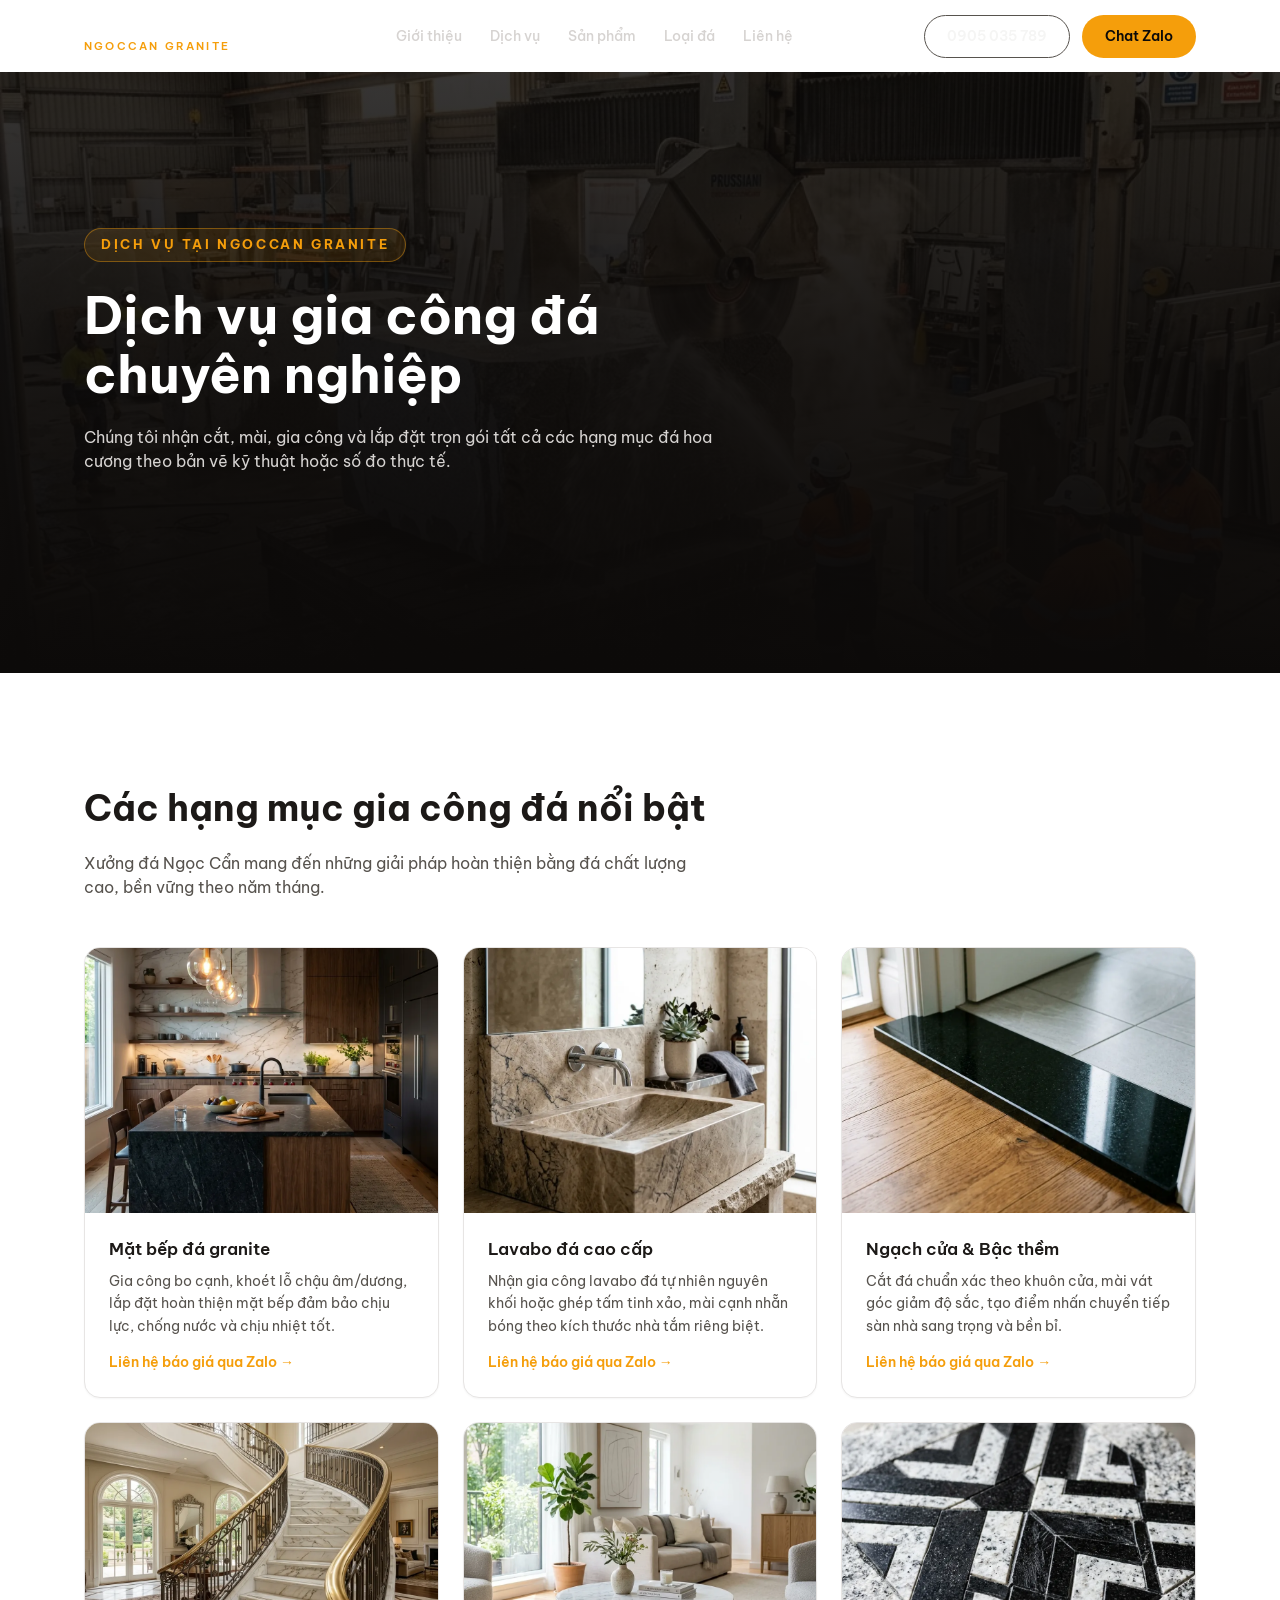
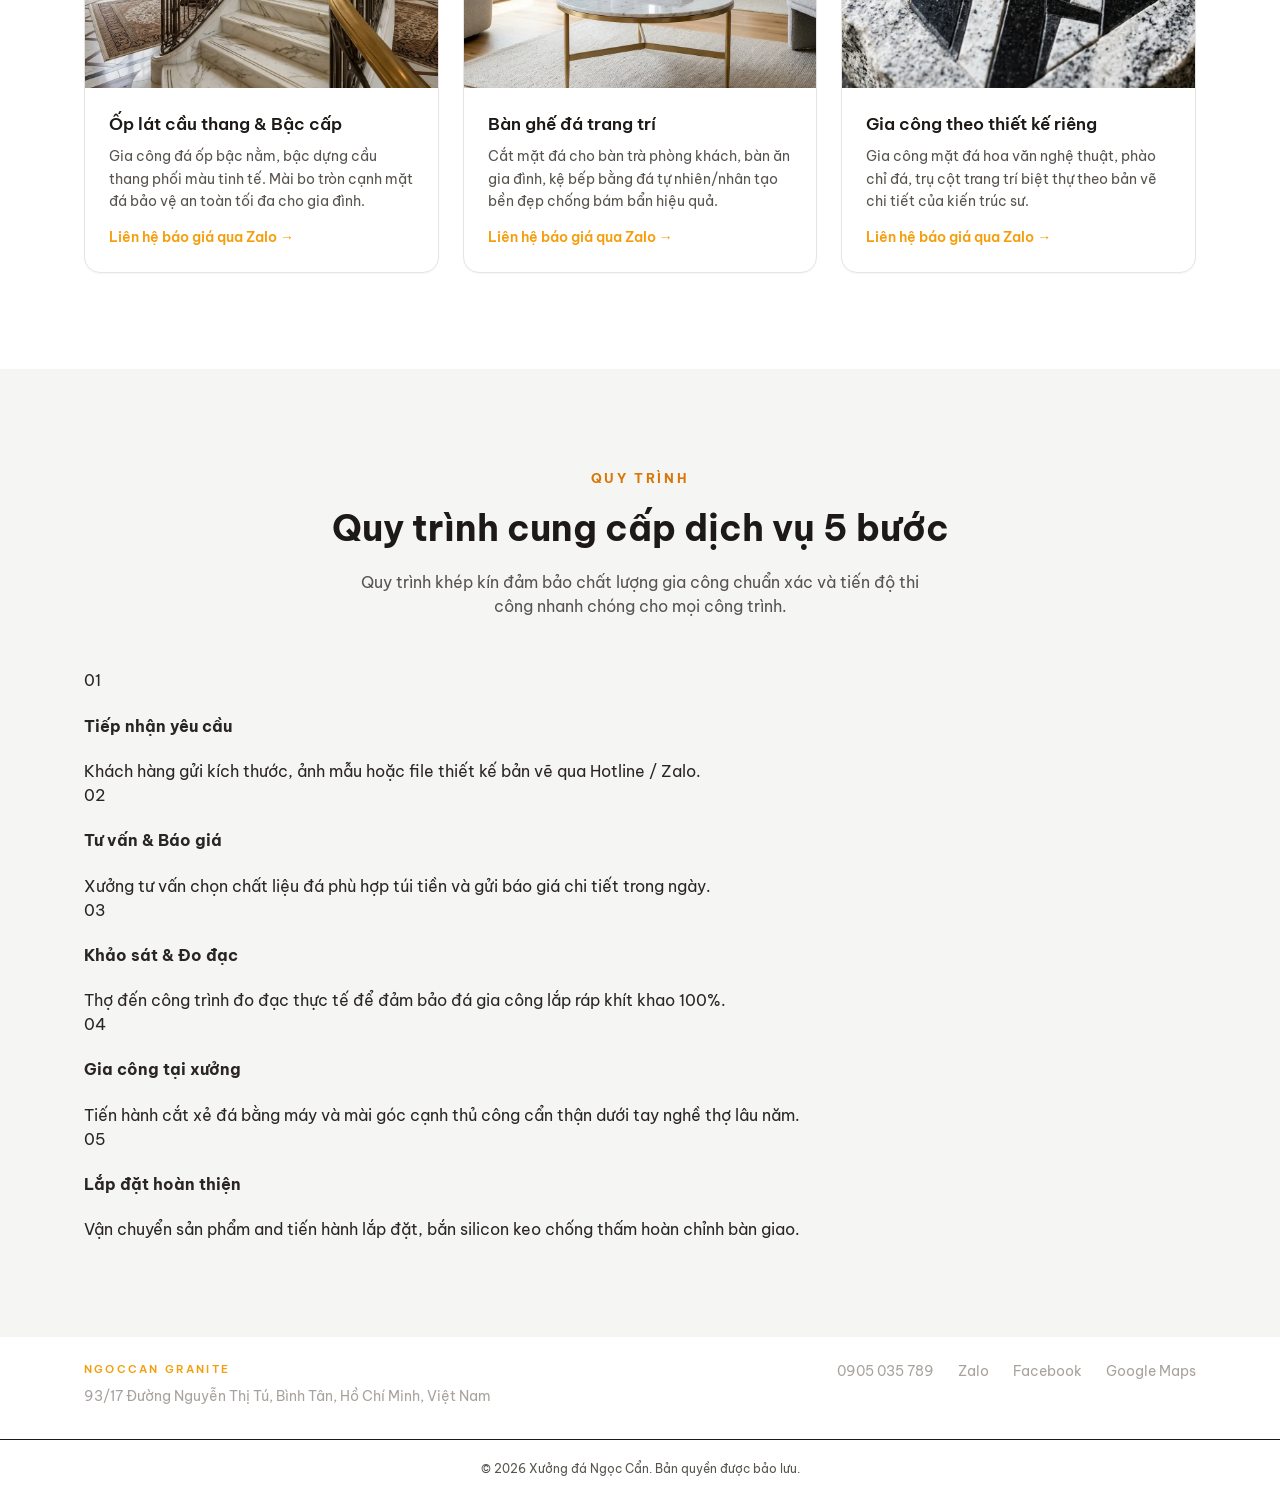
==== dich-vu.html @ e52a1e15 "feat: create dedicated services page with workflow layout" ====
<!doctype html>
<html lang="vi">
<head>
  <meta charset="UTF-8" />
  <meta name="viewport" content="width=device-width, initial-scale=1" />
  <title>Dịch Vụ Gia Công Đá Granite & Marble | Xưởng đá Ngọc Cẩn</title>
  <meta name="description" content="Chi tiết các dịch vụ gia công đá granite/marble theo yêu cầu tại Xưởng đá Ngọc Cẩn: Mặt bếp, lavabo, cầu thang, ngạch thềm và quy trình sản xuất." />
  <link rel="preconnect" href="https://fonts.googleapis.com" />
  <link rel="preconnect" href="https://fonts.gstatic.com" crossorigin />
  <link href="https://fonts.googleapis.com/css2?family=Be+Vietnam+Pro:wght@400;500;600;700;800&display=swap" rel="stylesheet" />
  <link rel="icon" type="image/svg+xml" href="images/favicon.svg" />
  <link rel="stylesheet" href="css/styles.css" />
</head>
<body>
  <div id="header-placeholder"></div>

  <main>
    <!-- Page Banner -->
    <section class="hero hero-subpage" style="padding: 60px 0 80px;">
      <div class="hero-bg">
        <img src="images/about_factory.webp" alt="Dịch vụ gia công đá" class="hero-img" />
        <div class="hero-overlay"></div>
      </div>
      <div class="container hero-content">
        <span class="eyebrow eyebrow-dark">Dịch vụ tại NGOCCAN Granite</span>
        <h1>Dịch vụ gia công đá chuyên nghiệp</h1>
        <p class="hero-desc">Chúng tôi nhận cắt, mài, gia công và lắp đặt trọn gói tất cả các hạng mục đá hoa cương theo bản vẽ kỹ thuật hoặc số đo thực tế.</p>
      </div>
    </section>

    <!-- Grid Dịch Vụ Chi Tiết -->
    <section class="section section-white">
      <div class="container">
        <div class="section-heading">
          <h2>Các hạng mục gia công đá nổi bật</h2>
          <p>Xưởng đá Ngọc Cẩn mang đến những giải pháp hoàn thiện bằng đá chất lượng cao, bền vững theo năm tháng.</p>
        </div>

        <div class="grid grid-3 service-grid">
          <article class="card">
            <div class="img-wrap card-img">
              <img src="images/kitchen.webp" alt="Mặt bếp đá granite" loading="lazy" />
            </div>
            <div class="card-body">
              <h3>Mặt bếp đá granite</h3>
              <p>Gia công bo cạnh, khoét lỗ chậu âm/dương, lắp đặt hoàn thiện mặt bếp đảm bảo chịu lực, chống nước và chịu nhiệt tốt.</p>
              <a href="https://zalo.me/0905035789" target="_blank" rel="noopener noreferrer" class="card-link" style="margin-top: 15px; display: inline-block;">Liên hệ báo giá qua Zalo →</a>
            </div>
          </article>

          <article class="card">
            <div class="img-wrap card-img">
              <img src="images/lavabo.webp" alt="Lavabo đá" loading="lazy" />
            </div>
            <div class="card-body">
              <h3>Lavabo đá cao cấp</h3>
              <p>Nhận gia công lavabo đá tự nhiên nguyên khối hoặc ghép tấm tinh xảo, mài cạnh nhẵn bóng theo kích thước nhà tắm riêng biệt.</p>
              <a href="https://zalo.me/0905035789" target="_blank" rel="noopener noreferrer" class="card-link" style="margin-top: 15px; display: inline-block;">Liên hệ báo giá qua Zalo →</a>
            </div>
          </article>

          <article class="card">
            <div class="img-wrap card-img">
              <img src="images/threshold.webp" alt="Ngạch cửa, bậc thềm" loading="lazy" />
            </div>
            <div class="card-body">
              <h3>Ngạch cửa & Bậc thềm</h3>
              <p>Cắt đá chuẩn xác theo khuôn cửa, mài vát góc giảm độ sắc, tạo điểm nhấn chuyển tiếp sàn nhà sang trọng và bền bỉ.</p>
              <a href="https://zalo.me/0905035789" target="_blank" rel="noopener noreferrer" class="card-link" style="margin-top: 15px; display: inline-block;">Liên hệ báo giá qua Zalo →</a>
            </div>
          </article>

          <article class="card">
            <div class="img-wrap card-img">
              <img src="images/stairs.webp" alt="Ốp cầu thang đá" loading="lazy" />
            </div>
            <div class="card-body">
              <h3>Ốp lát cầu thang & Bậc cấp</h3>
              <p>Gia công đá ốp bậc nằm, bậc dựng cầu thang phối màu tinh tế. Mài bo tròn cạnh mặt đá bảo vệ an toàn tối đa cho gia đình.</p>
              <a href="https://zalo.me/0905035789" target="_blank" rel="noopener noreferrer" class="card-link" style="margin-top: 15px; display: inline-block;">Liên hệ báo giá qua Zalo →</a>
            </div>
          </article>

          <article class="card">
            <div class="img-wrap card-img">
              <img src="images/furniture.webp" alt="Bàn ghế đá trang trí" loading="lazy" />
            </div>
            <div class="card-body">
              <h3>Bàn ghế đá trang trí</h3>
              <p>Cắt mặt đá cho bàn trà phòng khách, bàn ăn gia đình, kệ bếp bằng đá tự nhiên/nhân tạo bền đẹp chống bám bẩn hiệu quả.</p>
              <a href="https://zalo.me/0905035789" target="_blank" rel="noopener noreferrer" class="card-link" style="margin-top: 15px; display: inline-block;">Liên hệ báo giá qua Zalo →</a>
            </div>
          </article>

          <article class="card">
            <div class="img-wrap card-img">
              <img src="images/custom.webp" alt="Gia công đá nghệ thuật theo yêu cầu" loading="lazy" />
            </div>
            <div class="card-body">
              <h3>Gia công theo thiết kế riêng</h3>
              <p>Gia công mặt đá hoa văn nghệ thuật, phào chỉ đá, trụ cột trang trí biệt thự theo bản vẽ chi tiết của kiến trúc sư.</p>
              <a href="https://zalo.me/0905035789" target="_blank" rel="noopener noreferrer" class="card-link" style="margin-top: 15px; display: inline-block;">Liên hệ báo giá qua Zalo →</a>
            </div>
          </article>
        </div>
      </div>
    </section>

    <!-- Quy Trình Làm Việc -->
    <section class="section section-tint">
      <div class="container">
        <div class="section-heading" style="text-align: center; margin: 0 auto 50px;">
          <span class="eyebrow">Quy Trình</span>
          <h2>Quy trình cung cấp dịch vụ 5 bước</h2>
          <p style="max-width: 600px; margin: 15px auto 0;">Quy trình khép kín đảm bảo chất lượng gia công chuẩn xác và tiến độ thi công nhanh chóng cho mọi công trình.</p>
        </div>

        <div class="workflow-steps">
          <div class="workflow-step">
            <div class="step-number">01</div>
            <h4>Tiếp nhận yêu cầu</h4>
            <p>Khách hàng gửi kích thước, ảnh mẫu hoặc file thiết kế bản vẽ qua Hotline / Zalo.</p>
          </div>
          <div class="workflow-step">
            <div class="step-number">02</div>
            <h4>Tư vấn & Báo giá</h4>
            <p>Xưởng tư vấn chọn chất liệu đá phù hợp túi tiền và gửi báo giá chi tiết trong ngày.</p>
          </div>
          <div class="workflow-step">
            <div class="step-number">03</div>
            <h4>Khảo sát & Đo đạc</h4>
            <p>Thợ đến công trình đo đạc thực tế để đảm bảo đá gia công lắp ráp khít khao 100%.</p>
          </div>
          <div class="workflow-step">
            <div class="step-number">04</div>
            <h4>Gia công tại xưởng</h4>
            <p>Tiến hành cắt xẻ đá bằng máy và mài góc cạnh thủ công cẩn thận dưới tay nghề thợ lâu năm.</p>
          </div>
          <div class="workflow-step">
            <div class="step-number">05</div>
            <h4>Lắp đặt hoàn thiện</h4>
            <p>Vận chuyển sản phẩm and tiến hành lắp đặt, bắn silicon keo chống thấm hoàn chỉnh bàn giao.</p>
          </div>
        </div>
      </div>
    </section>
  </main>

  <div id="footer-placeholder"></div>

  <script src="js/main.js"></script>
</body>
</html>
---- css/styles.css ----
/* =========================================================
   Xưởng đá Ngọc Cẩn — trang giới thiệu doanh nghiệp (tĩnh)
   ========================================================= */

:root {
  --stone-950: #0c0a09;
  --stone-900: #1c1917;
  --stone-800: #292524;
  --stone-700: #44403c;
  --stone-600: #57534e;
  --stone-500: #78716c;
  --stone-400: #a8a29e;
  --stone-300: #d6d3d1;
  --stone-200: #e7e5e4;
  --stone-100: #f5f5f4;
  --stone-50: #fafaf9;
  --amber-600: #d97706;
  --amber-500: #f59e0b;
  --amber-400: #fbbf24;
  --white: #ffffff;

  --container-width: 1152px;
  --radius-lg: 16px;
  --radius-full: 999px;
  --font-sans: "Be Vietnam Pro", "Segoe UI", Roboto, Helvetica, Arial,
    sans-serif;

  /* Icon "ảnh" dùng cho khối placeholder (thay bằng ảnh thật sau) */
  --icon-image-placeholder: url("[data-uri]");
}

* {
  box-sizing: border-box;
}

html {
  scroll-behavior: smooth;
}

body {
  margin: 0;
  font-family: var(--font-sans);
  color: var(--stone-800);
  background: var(--white);
  line-height: 1.5;
}

h1,
h2,
h3,
p,
dl,
dd {
  margin: 0;
}

a {
  color: inherit;
  text-decoration: none;
}

img,
svg {
  display: block;
  max-width: 100%;
}

button {
  font: inherit;
  cursor: pointer;
}

.container {
  width: 100%;
  max-width: var(--container-width);
  margin: 0 auto;
  padding: 0 20px;
}

/* ---------- Buttons ---------- */
.btn {
  display: inline-flex;
  align-items: center;
  justify-content: center;
  gap: 6px;
  border-radius: var(--radius-full);
  padding: 10px 22px;
  font-weight: 600;
  font-size: 14px;
  border: 1px solid transparent;
  transition: background-color 0.25s cubic-bezier(0.16, 1, 0.3, 1),
              color 0.25s cubic-bezier(0.16, 1, 0.3, 1),
              border-color 0.25s cubic-bezier(0.16, 1, 0.3, 1),
              transform 0.25s cubic-bezier(0.16, 1, 0.3, 1),
              box-shadow 0.25s cubic-bezier(0.16, 1, 0.3, 1);
  white-space: nowrap;
}
.btn:hover {
  transform: translateY(-2px);
}
.btn:active {
  transform: translateY(0);
}

.btn-primary {
  background: var(--amber-500);
  color: var(--stone-950);
}
.btn-primary:hover {
  background: var(--amber-400);
  box-shadow: 0 4px 14px rgba(245, 158, 11, 0.35);
}

.btn-outline-light {
  border-color: var(--stone-600);
  color: var(--stone-100);
}
.btn-outline-light:hover {
  border-color: var(--amber-500);
  color: var(--amber-400);
  box-shadow: 0 4px 14px rgba(255, 255, 255, 0.05);
}

.btn-link {
  color: var(--stone-300);
  text-decoration: underline;
  text-underline-offset: 4px;
  padding: 10px 4px;
}
.btn-link:hover {
  color: var(--white);
}

.btn-lg {
  padding: 14px 28px;
}

.btn.block {
  display: flex;
  width: 100%;
}

/* ---------- Header ---------- */
.site-header {
  position: sticky;
  top: 0;
  z-index: 50;
  background: rgba(12, 10, 9, 0.75);
  backdrop-filter: blur(12px);
  -webkit-backdrop-filter: blur(12px);
  border-bottom: 1px solid rgba(255, 255, 255, 0.05);
  transition: background-color 0.3s ease, border-color 0.3s ease, box-shadow 0.3s ease;
}

.header-inner {
  height: 72px;
  display: flex;
  align-items: center;
  justify-content: space-between;
  gap: 16px;
  transition: height 0.3s cubic-bezier(0.16, 1, 0.3, 1);
}

/* Scrolled state */
.site-header.scrolled {
  background: rgba(12, 10, 9, 0.92);
  border-bottom-color: rgba(255, 255, 255, 0.08);
  box-shadow: 0 4px 20px rgba(0, 0, 0, 0.15);
}
.site-header.scrolled .header-inner {
  height: 60px;
}

.brand {
  display: flex;
  flex-direction: column;
  line-height: 1.2;
}
.brand-name {
  font-weight: 700;
  font-size: 18px;
  color: var(--white);
}
.brand-sub {
  font-size: 11px;
  font-weight: 600;
  letter-spacing: 0.2em;
  text-transform: uppercase;
  color: var(--amber-500);
}

.nav-desktop {
  display: none;
  align-items: center;
  gap: 28px;
}
.nav-desktop a {
  font-size: 14px;
  font-weight: 500;
  color: var(--stone-300);
}
.nav-desktop a:hover {
  color: var(--amber-400);
}

.header-cta {
  display: none;
  align-items: center;
  gap: 12px;
}

.menu-toggle {
  display: flex;
  align-items: center;
  justify-content: center;
  width: 40px;
  height: 40px;
  border-radius: 8px;
  border: 1px solid var(--stone-700);
  background: transparent;
  color: var(--stone-100);
}
.menu-toggle svg {
  width: 20px;
  height: 20px;
}

.mobile-menu {
  border-top: 1px solid var(--stone-800);
  background: var(--stone-950);
  padding: 8px 20px 24px;
}
.mobile-menu nav {
  display: flex;
  flex-direction: column;
  gap: 2px;
}
.mobile-menu nav a {
  padding: 10px 12px;
  border-radius: 8px;
  font-size: 14px;
  font-weight: 500;
  color: var(--stone-200);
}
.mobile-menu nav a:hover {
  background: var(--stone-900);
}
.mobile-menu-cta {
  margin-top: 16px;
  display: flex;
  flex-direction: column;
  gap: 12px;
}

@media (min-width: 768px) {
  .nav-desktop,
  .header-cta {
    display: flex;
  }
  .menu-toggle,
  .mobile-menu {
    display: none;
  }
}

/* ---------- Sections ---------- */
.section {
  padding: 72px 0;
}
@media (min-width: 640px) {
  .section {
    padding: 96px 0;
  }
}

.section-white {
  background: var(--white);
}
.section-tint {
  background: var(--stone-100);
}
.section-dark {
  background: var(--stone-950);
}

.section-heading {
  max-width: 640px;
  margin-bottom: 48px;
}
.section-heading p {
  margin-top: 16px;
  color: var(--stone-600);
}
.section-heading .text-muted {
  color: var(--stone-400);
}

.eyebrow {
  display: inline-block;
  font-size: 13px;
  font-weight: 700;
  letter-spacing: 0.2em;
  text-transform: uppercase;
  color: var(--amber-600);
}
.eyebrow-dark {
  color: var(--amber-500);
}

h2 {
  margin-top: 12px;
  font-size: 30px;
  font-weight: 700;
  color: var(--stone-900);
}
.text-white {
  color: var(--white);
}
@media (min-width: 640px) {
  h2 {
    font-size: 36px;
  }
}

.section-note {
  margin-top: 32px;
  font-size: 14px;
  color: var(--stone-500);
}
.section-note a {
  font-weight: 600;
  color: var(--amber-600);
}
.section-note a:hover {
  text-decoration: underline;
}

/* ---------- Image wrapper block ---------- */
.img-wrap {
  position: relative;
  display: block;
  width: 100%;
  background-color: var(--stone-200);
  overflow: hidden;
}
.img-wrap img {
  display: block;
  width: 100%;
  height: 100%;
  object-fit: cover;
  transition: transform 0.4s cubic-bezier(0.16, 1, 0.3, 1);
}
.aspect-square {
  aspect-ratio: 1 / 1;
}

/* ---------- Hero ---------- */
.hero {
  position: relative;
  background: var(--stone-950);
  overflow: hidden;
}
.hero-bg {
  position: absolute;
  inset: 0;
}
.hero-bg img {
  height: 100%;
  width: 100%;
  object-fit: cover;
  opacity: 0.45;
}
.hero-overlay {
  position: absolute;
  inset: 0;
  background: linear-gradient(
    to top,
    var(--stone-950) 0%,
    rgba(12, 10, 9, 0.85) 55%,
    rgba(12, 10, 9, 0.6) 100%
  );
}
.hero-content {
  position: relative;
  padding: 96px 20px 120px;
  display: flex;
  flex-direction: column;
  align-items: flex-start;
}
.hero-content .eyebrow-dark {
  border: 1px solid rgba(245, 158, 11, 0.4);
  background: rgba(245, 158, 11, 0.1);
  border-radius: var(--radius-full);
  padding: 6px 16px;
}
.hero-content h1 {
  margin-top: 24px;
  max-width: 640px;
  font-size: 40px;
  font-weight: 700;
  line-height: 1.15;
  color: var(--white);
}
.hero-tagline {
  margin-top: 12px;
  max-width: 520px;
  font-size: 18px;
  font-weight: 600;
  color: #fde8c4;
}
.hero-desc {
  margin-top: 20px;
  max-width: 640px;
  font-size: 16px;
  color: var(--stone-300);
}
.hero-actions {
  margin-top: 36px;
  display: flex;
  flex-direction: column;
  gap: 12px;
  align-items: flex-start;
}
@media (min-width: 640px) {
  .hero-content h1 {
    font-size: 52px;
  }
  .hero-actions {
    flex-direction: row;
    align-items: center;
  }
}

/* ---------- About ---------- */
.about-grid {
  display: grid;
  grid-template-columns: 1fr;
  gap: 48px;
  align-items: center;
}
@media (min-width: 1024px) {
  .about-grid {
    grid-template-columns: 1fr 1fr;
  }
}
.about-grid > div:first-child p {
  margin-top: 20px;
  color: var(--stone-600);
  line-height: 1.7;
}

.highlights {
  margin-top: 40px;
  display: grid;
  grid-template-columns: 1fr;
  gap: 24px;
}
@media (min-width: 640px) {
  .highlights {
    grid-template-columns: 1fr 1fr;
  }
}
.highlight-item {
  display: flex;
  gap: 12px;
}
.highlight-icon {
  flex: none;
  display: flex;
  align-items: center;
  justify-content: center;
  width: 32px;
  height: 32px;
  border-radius: var(--radius-full);
  background: rgba(245, 158, 11, 0.1);
  color: var(--amber-600);
}
.highlight-icon svg {
  width: 16px;
  height: 16px;
}
.highlight-item dt {
  font-size: 14px;
  font-weight: 600;
  color: var(--stone-900);
}
.highlight-item dd {
  margin-top: 4px;
  font-size: 14px;
  color: var(--stone-600);
  line-height: 1.6;
}

.about-images {
  display: grid;
  grid-template-columns: 1fr 1fr;
  gap: 16px;
}
.about-img-main {
  grid-column: 1 / -1;
  aspect-ratio: 16 / 10;
  border-radius: var(--radius-lg);
}
.about-images > .img-wrap:not(.about-img-main) {
  aspect-ratio: 1 / 1;
  border-radius: var(--radius-lg);
}

/* ---------- Cards / grid ---------- */
.grid {
  display: grid;
  gap: 24px;
  grid-template-columns: 1fr;
}
@media (min-width: 640px) {
  .grid-3 {
    grid-template-columns: 1fr 1fr;
  }
}
@media (min-width: 1024px) {
  .grid-3 {
    grid-template-columns: 1fr 1fr 1fr;
  }
}

.card {
  background: var(--white);
  border-radius: var(--radius-lg);
  overflow: hidden;
  box-shadow: 0 1px 2px rgba(0, 0, 0, 0.04);
  border: 1px solid var(--stone-200);
  transition: box-shadow 0.3s cubic-bezier(0.16, 1, 0.3, 1),
              transform 0.3s cubic-bezier(0.16, 1, 0.3, 1),
              border-color 0.3s cubic-bezier(0.16, 1, 0.3, 1);
}
.card:hover {
  transform: translateY(-4px);
  border-color: rgba(245, 158, 11, 0.3);
  box-shadow: 0 12px 30px rgba(0, 0, 0, 0.08);
}
.card-img {
  aspect-ratio: 4 / 3;
}
.card-body {
  padding: 24px;
}
.card-body h3 {
  font-size: 17px;
  font-weight: 600;
  color: var(--stone-900);
}
.card-body p {
  margin-top: 8px;
  font-size: 14px;
  color: var(--stone-600);
  line-height: 1.6;
}

.card-dark {
  background: var(--stone-900);
  border-color: var(--stone-800);
  transition: box-shadow 0.3s cubic-bezier(0.16, 1, 0.3, 1),
              transform 0.3s cubic-bezier(0.16, 1, 0.3, 1),
              border-color 0.3s cubic-bezier(0.16, 1, 0.3, 1);
}
.card-dark:hover {
  border-color: rgba(245, 158, 11, 0.4);
  box-shadow: 0 12px 30px rgba(0, 0, 0, 0.25);
}
.card-dark h3 {
  color: var(--white);
}
.card-dark p {
  color: var(--stone-400);
}
.card-link {
  margin-top: 14px;
  display: inline-flex;
  font-size: 14px;
  font-weight: 600;
  color: var(--amber-500);
}
.card-link:hover {
  color: var(--amber-400);
}

/* ---------- Gallery ---------- */
.gallery-item {
  text-align: left;
  background: none;
  border: none;
  padding: 0;
}
.gallery-item .img-wrap {
  border-radius: 12px;
}
.gallery-item:hover .img-wrap img {
  transform: scale(1.05);
}
.card:hover .img-wrap img {
  transform: scale(1.05);
}
.gallery-caption {
  display: block;
  margin-top: 8px;
  font-size: 14px;
  font-weight: 500;
  color: var(--stone-700);
}

/* ---------- Lightbox ---------- */
.lightbox {
  position: fixed;
  inset: 0;
  z-index: 60;
  display: flex;
  align-items: center;
  justify-content: center;
  padding: 16px;
  background: rgba(12, 10, 9, 0.9);
}
.lightbox[hidden] {
  display: none;
}
.lightbox-inner {
  position: relative;
  width: 100%;
  max-width: 640px;
}
.lightbox-close {
  position: absolute;
  top: -44px;
  right: 0;
  display: flex;
  align-items: center;
  justify-content: center;
  width: 36px;
  height: 36px;
  border-radius: var(--radius-full);
  background: var(--stone-800);
  border: none;
  color: var(--white);
}
.lightbox-close:hover {
  background: var(--stone-700);
}
.lightbox-close svg {
  width: 16px;
  height: 16px;
}
.lightbox-img {
  display: block;
  width: 100%;
  max-height: 75vh;
  object-fit: contain;
  border-radius: var(--radius-lg);
}
.lightbox-caption {
  margin-top: 12px;
  text-align: center;
  font-size: 14px;
  font-weight: 500;
  color: var(--stone-200);
}

/* ---------- Contact ---------- */
.contact-grid {
  display: grid;
  grid-template-columns: 1fr;
  gap: 32px;
}
@media (min-width: 1024px) {
  .contact-grid {
    grid-template-columns: 2fr 3fr;
  }
}

.contact-cards {
  display: flex;
  flex-direction: column;
  gap: 16px;
}
.contact-card {
  display: flex;
  align-items: flex-start;
  gap: 16px;
  background: var(--white);
  border-radius: var(--radius-lg);
  padding: 20px;
  box-shadow: 0 1px 2px rgba(0, 0, 0, 0.04);
  border: 1px solid var(--stone-200);
  transition: box-shadow 0.3s cubic-bezier(0.16, 1, 0.3, 1),
              transform 0.3s cubic-bezier(0.16, 1, 0.3, 1),
              border-color 0.3s cubic-bezier(0.16, 1, 0.3, 1);
}
.contact-card:hover {
  transform: translateY(-4px);
  border-color: rgba(245, 158, 11, 0.3);
  box-shadow: 0 12px 30px rgba(0, 0, 0, 0.08);
}
.contact-card-static {
  cursor: default;
}
.contact-icon {
  flex: none;
  display: flex;
  align-items: center;
  justify-content: center;
  width: 44px;
  height: 44px;
  border-radius: var(--radius-full);
  background: rgba(245, 158, 11, 0.1);
  color: var(--amber-600);
}
.contact-icon svg {
  width: 20px;
  height: 20px;
}
.contact-icon-text {
  font-size: 14px;
  font-weight: 700;
}
.contact-label {
  font-size: 14px;
  font-weight: 600;
  color: var(--stone-900);
}
.contact-value {
  margin-top: 2px;
  font-size: 16px;
  color: var(--stone-600);
}
.contact-note {
  font-size: 14px;
  color: var(--stone-500);
}
.contact-link {
  margin-top: 4px;
  display: inline-block;
  font-size: 14px;
  font-weight: 600;
  color: var(--amber-600);
}

.map-wrap {
  border-radius: var(--radius-lg);
  overflow: hidden;
  box-shadow: 0 1px 2px rgba(0, 0, 0, 0.04);
  border: 1px solid var(--stone-200);
}
.map-wrap iframe {
  width: 100%;
  height: 320px;
  border: 0;
  display: block;
}
@media (min-width: 1024px) {
  .map-wrap iframe {
    height: 100%;
    min-height: 420px;
  }
}

/* ---------- Footer ---------- */
.site-footer {
  background: var(--stone-950);
  padding: 40px 0 0;
}
.footer-inner {
  display: flex;
  flex-direction: column;
  gap: 24px;
  padding-bottom: 32px;
}
@media (min-width: 768px) {
  .footer-inner {
    flex-direction: row;
    align-items: center;
    justify-content: space-between;
  }
}
.footer-name {
  font-size: 16px;
  font-weight: 700;
  color: var(--white);
}
.footer-brand {
  font-size: 11px;
  font-weight: 600;
  letter-spacing: 0.2em;
  text-transform: uppercase;
  color: var(--amber-500);
}
.footer-address {
  margin-top: 8px;
  font-size: 14px;
  color: var(--stone-400);
}
.footer-links {
  display: flex;
  flex-wrap: wrap;
  gap: 12px 24px;
  font-size: 14px;
  color: var(--stone-400);
}
.footer-links a:hover {
  color: var(--amber-400);
}
.footer-copy {
  margin: 0;
  border-top: 1px solid var(--stone-900);
  padding: 20px;
  text-align: center;
  font-size: 12px;
  color: var(--stone-600);
}
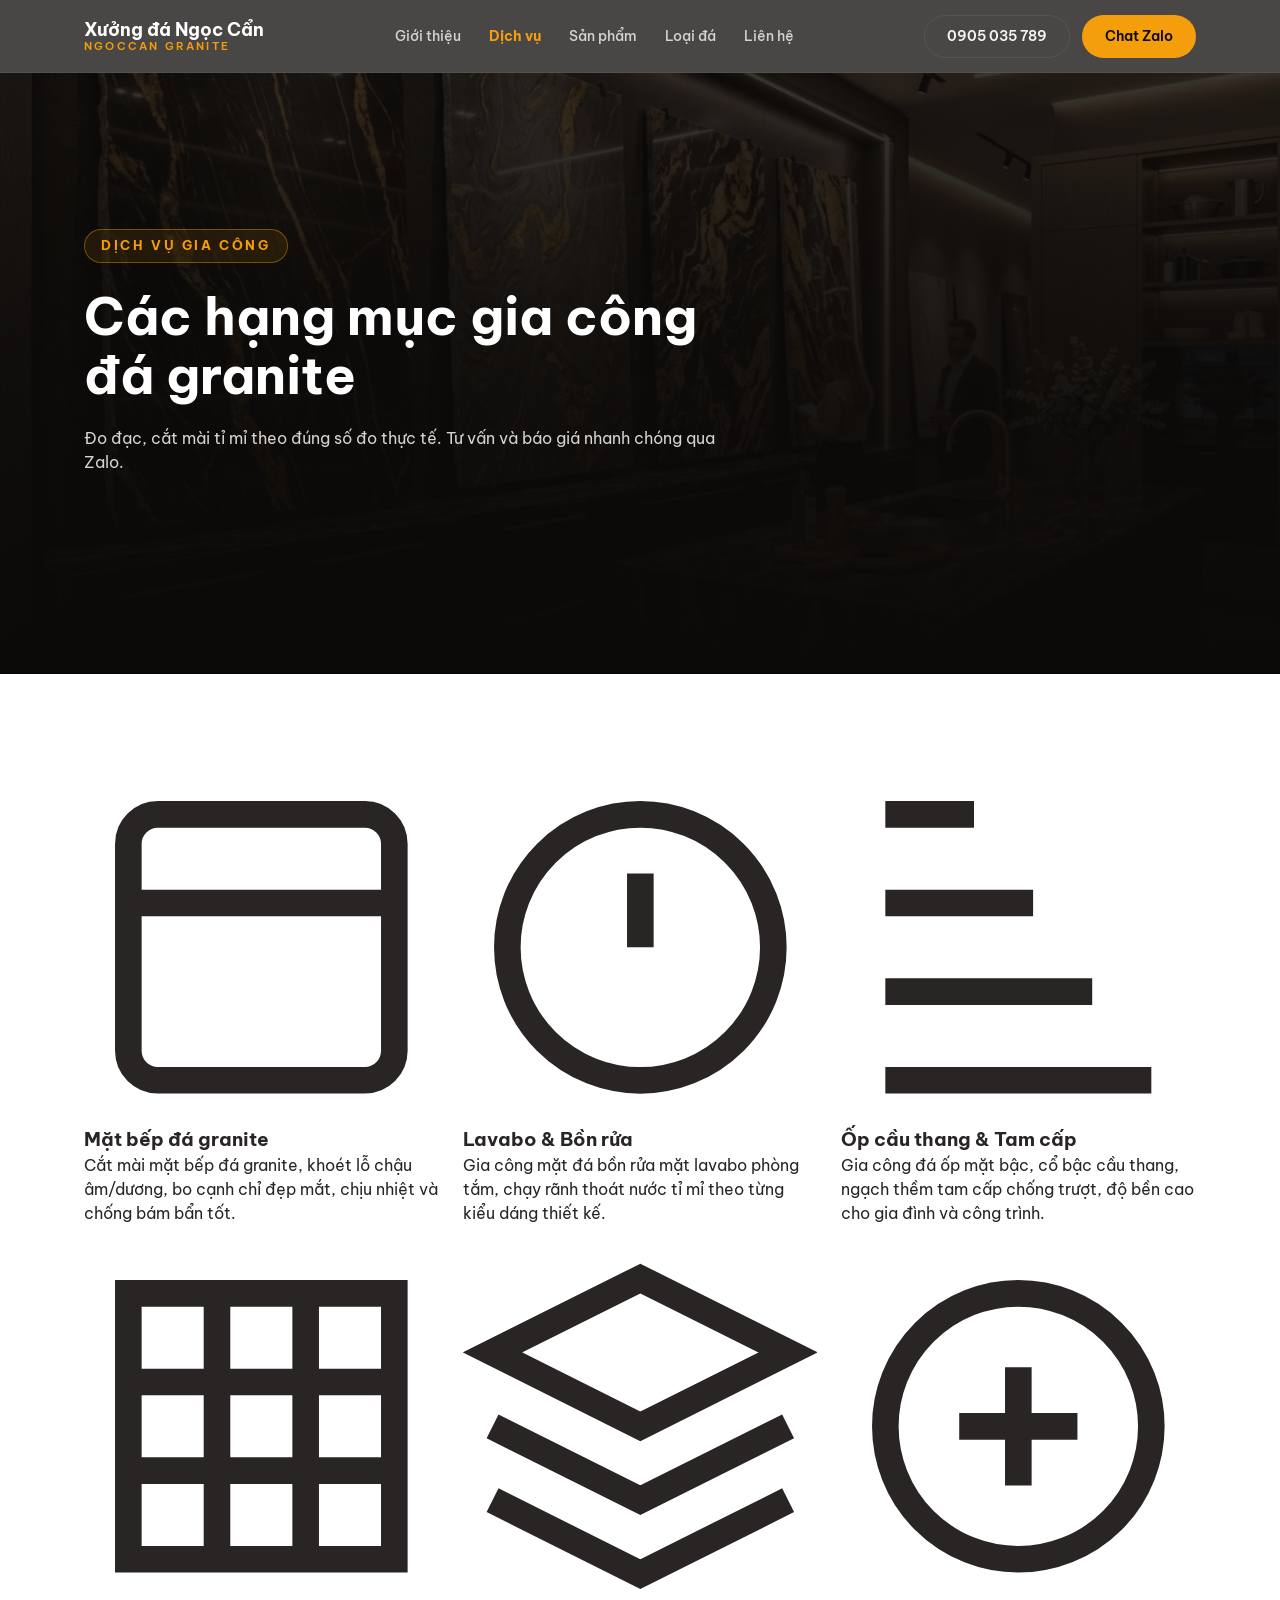
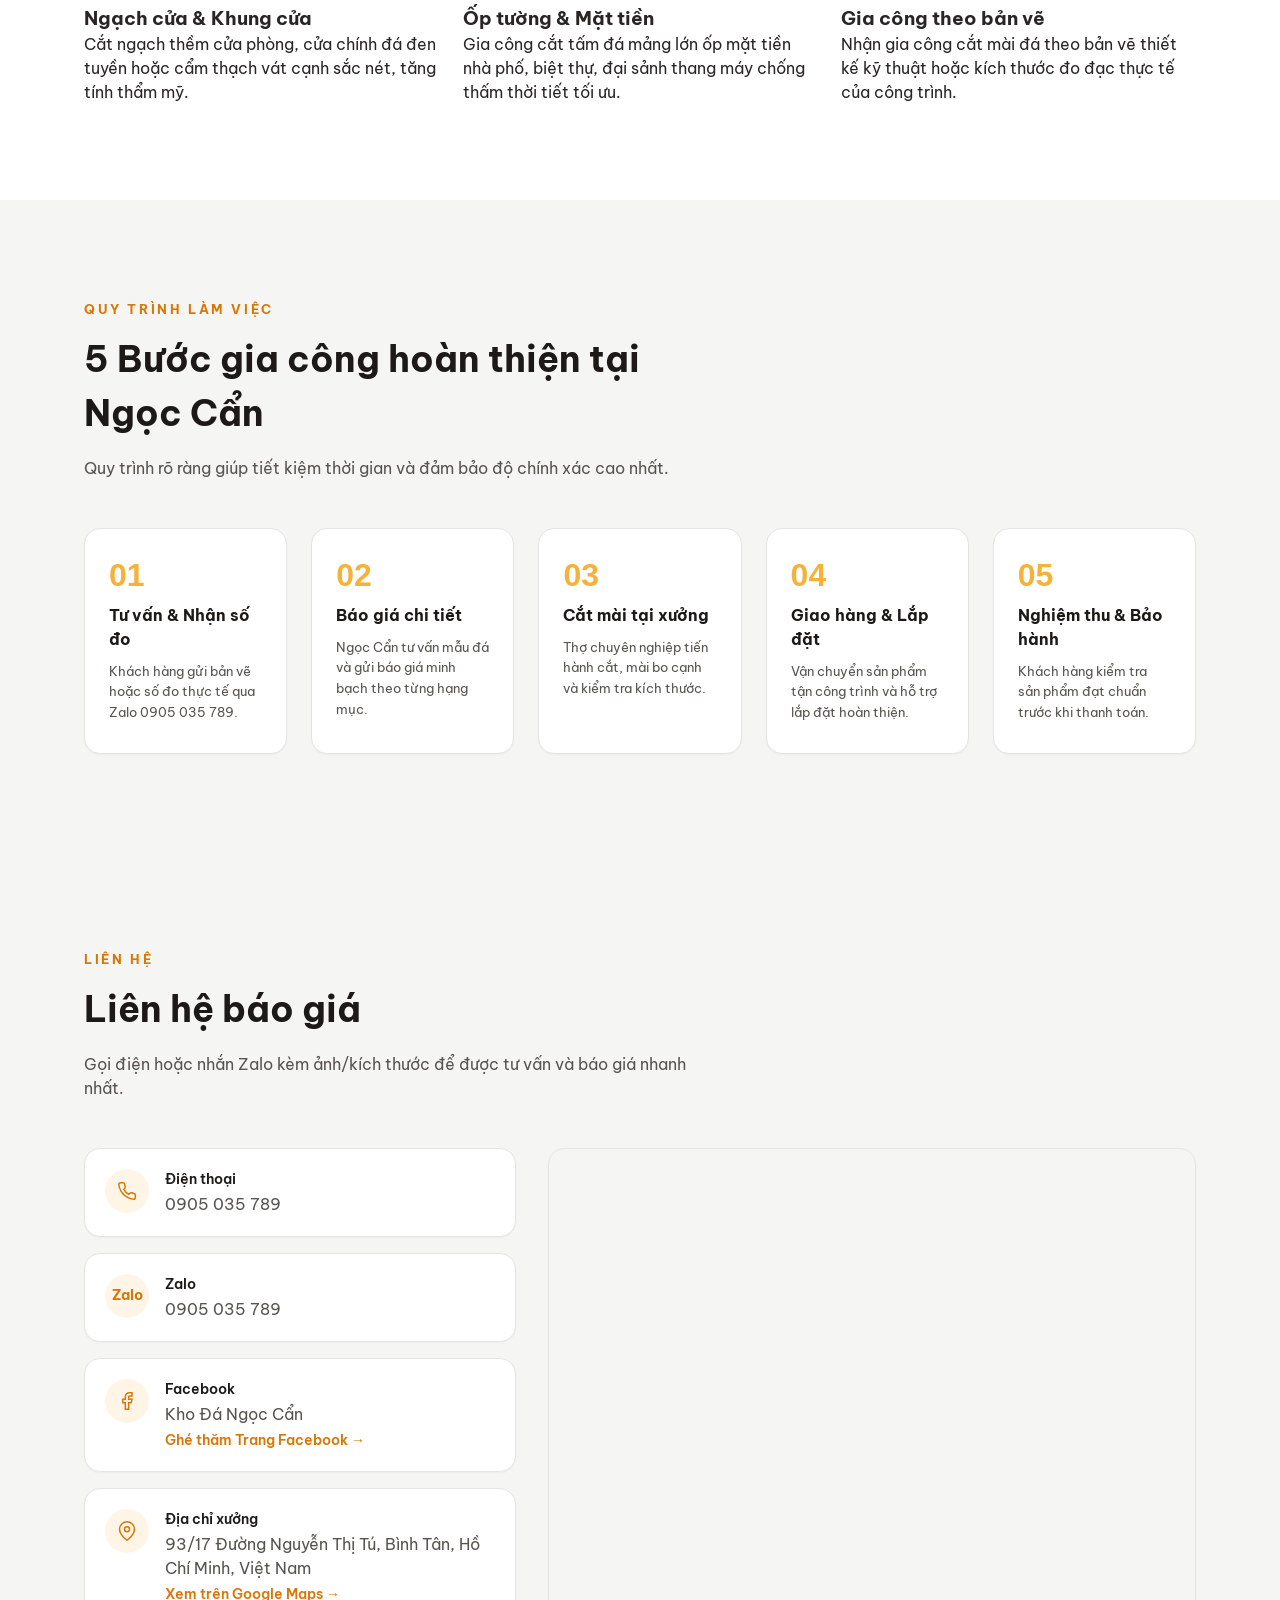
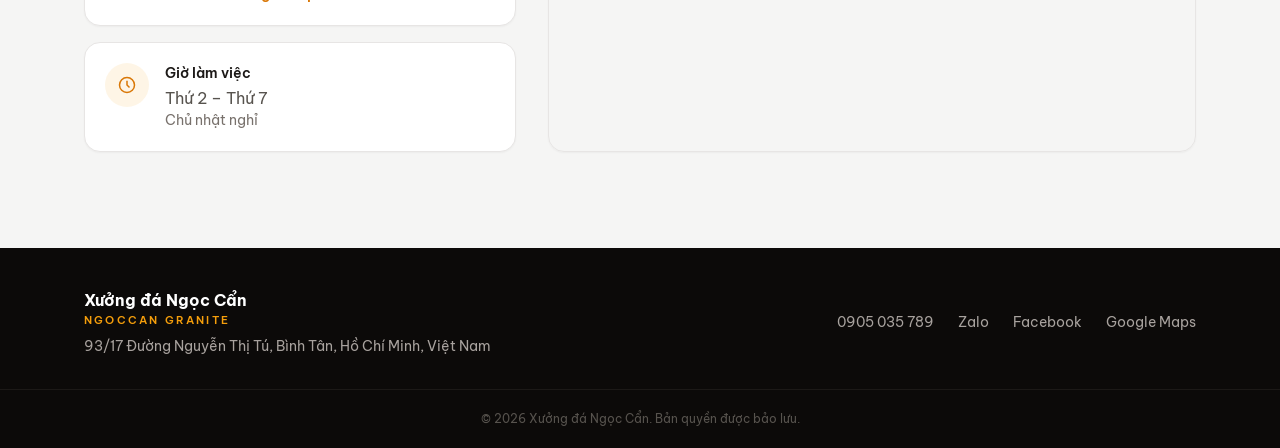
==== commit ad9a17ce: "fix: convert all pages to 100% pure static HTML to guarantee rock-solid rendering on all live server" ====
--- a/dich-vu.html
+++ b/dich-vu.html
@@ -3,8 +3,8 @@
 <head>
   <meta charset="UTF-8" />
   <meta name="viewport" content="width=device-width, initial-scale=1" />
-  <title>Dịch Vụ Gia Công Đá Granite & Marble | Xưởng đá Ngọc Cẩn</title>
-  <meta name="description" content="Chi tiết các dịch vụ gia công đá granite/marble theo yêu cầu tại Xưởng đá Ngọc Cẩn: Mặt bếp, lavabo, cầu thang, ngạch thềm và quy trình sản xuất." />
+  <title>Dịch Vụ Gia Công Đá Granite Theo Yêu Cầu | Xưởng đá Ngọc Cẩn</title>
+  <meta name="description" content="Chuyên nhận cắt, mài, khoét lỗ chậu lavabo, ốp lát cầu thang, ngạch cửa, mặt tiền đá granite tự nhiên và nhân tạo tại TP.HCM." />
   <link rel="preconnect" href="https://fonts.googleapis.com" />
   <link rel="preconnect" href="https://fonts.gstatic.com" crossorigin />
   <link href="https://fonts.googleapis.com/css2?family=Be+Vietnam+Pro:wght@400;500;600;700;800&display=swap" rel="stylesheet" />
@@ -12,141 +12,274 @@
   <link rel="stylesheet" href="css/styles.css" />
 </head>
 <body>
-  <div id="header-placeholder"></div>
+  <header class="site-header">
+    <div class="container header-inner">
+      <a href="index.html" class="brand">
+        <span class="brand-name">Xưởng đá Ngọc Cẩn</span>
+        <span class="brand-sub">NGOCCAN Granite</span>
+      </a>
+
+      <nav class="nav-desktop" aria-label="Điều hướng chính">
+        <a href="index.html#gioi-thieu">Giới thiệu</a>
+        <a href="dich-vu.html" class="active">Dịch vụ</a>
+        <a href="san-pham.html">Sản phẩm</a>
+        <a href="loai-da.html">Loại đá</a>
+        <a href="#lien-he">Liên hệ</a>
+      </nav>
+
+      <div class="header-cta">
+        <a href="tel:0905035789" class="btn btn-outline-light">0905 035 789</a>
+        <a href="https://zalo.me/0905035789" target="_blank" rel="noopener noreferrer" class="btn btn-primary">Chat Zalo</a>
+      </div>
+
+      <button type="button" class="menu-toggle" id="menuToggle" aria-label="Mở menu" aria-expanded="false" aria-controls="mobileMenu">
+        <svg viewBox="0 0 24 24" fill="none" stroke="currentColor" stroke-width="1.8">
+          <path d="M4 7h16M4 12h16M4 17h16" />
+        </svg>
+      </button>
+    </div>
+
+    <div class="mobile-menu" id="mobileMenu" hidden>
+      <nav aria-label="Điều hướng di động">
+        <a href="index.html#gioi-thieu">Giới thiệu</a>
+        <a href="dich-vu.html" class="active">Dịch vụ</a>
+        <a href="san-pham.html">Sản phẩm</a>
+        <a href="loai-da.html">Loại đá</a>
+        <a href="#lien-he">Liên hệ</a>
+      </nav>
+      <div class="mobile-menu-cta">
+        <a href="tel:0905035789" class="btn btn-outline-light block">Gọi 0905 035 789</a>
+        <a href="https://zalo.me/0905035789" target="_blank" rel="noopener noreferrer" class="btn btn-primary block">Chat Zalo</a>
+      </div>
+    </div>
+  </header>
 
   <main>
     <!-- Page Banner -->
     <section class="hero hero-subpage" style="padding: 60px 0 80px;">
       <div class="hero-bg">
-        <img src="images/about_factory.webp" alt="Dịch vụ gia công đá" class="hero-img" />
+        <img src="images/hero_bg.webp" alt="Xưởng gia công đá" class="hero-img" />
         <div class="hero-overlay"></div>
       </div>
       <div class="container hero-content">
-        <span class="eyebrow eyebrow-dark">Dịch vụ tại NGOCCAN Granite</span>
-        <h1>Dịch vụ gia công đá chuyên nghiệp</h1>
-        <p class="hero-desc">Chúng tôi nhận cắt, mài, gia công và lắp đặt trọn gói tất cả các hạng mục đá hoa cương theo bản vẽ kỹ thuật hoặc số đo thực tế.</p>
+        <span class="eyebrow eyebrow-dark">Dịch Vụ Gia Công</span>
+        <h1>Các hạng mục gia công đá granite</h1>
+        <p class="hero-desc">Đo đạc, cắt mài tỉ mỉ theo đúng số đo thực tế. Tư vấn và báo giá nhanh chóng qua Zalo.</p>
       </div>
     </section>
 
-    <!-- Grid Dịch Vụ Chi Tiết -->
+    <!-- Danh sách dịch vụ chi tiết -->
     <section class="section section-white">
       <div class="container">
-        <div class="section-heading">
-          <h2>Các hạng mục gia công đá nổi bật</h2>
-          <p>Xưởng đá Ngọc Cẩn mang đến những giải pháp hoàn thiện bằng đá chất lượng cao, bền vững theo năm tháng.</p>
-        </div>
-
-        <div class="grid grid-3 service-grid">
-          <article class="card">
-            <div class="img-wrap card-img">
-              <img src="images/kitchen.webp" alt="Mặt bếp đá granite" loading="lazy" />
-            </div>
-            <div class="card-body">
-              <h3>Mặt bếp đá granite</h3>
-              <p>Gia công bo cạnh, khoét lỗ chậu âm/dương, lắp đặt hoàn thiện mặt bếp đảm bảo chịu lực, chống nước và chịu nhiệt tốt.</p>
-              <a href="https://zalo.me/0905035789" target="_blank" rel="noopener noreferrer" class="card-link" style="margin-top: 15px; display: inline-block;">Liên hệ báo giá qua Zalo →</a>
-            </div>
-          </article>
-
-          <article class="card">
-            <div class="img-wrap card-img">
-              <img src="images/lavabo.webp" alt="Lavabo đá" loading="lazy" />
-            </div>
-            <div class="card-body">
-              <h3>Lavabo đá cao cấp</h3>
-              <p>Nhận gia công lavabo đá tự nhiên nguyên khối hoặc ghép tấm tinh xảo, mài cạnh nhẵn bóng theo kích thước nhà tắm riêng biệt.</p>
-              <a href="https://zalo.me/0905035789" target="_blank" rel="noopener noreferrer" class="card-link" style="margin-top: 15px; display: inline-block;">Liên hệ báo giá qua Zalo →</a>
-            </div>
-          </article>
-
-          <article class="card">
-            <div class="img-wrap card-img">
-              <img src="images/threshold.webp" alt="Ngạch cửa, bậc thềm" loading="lazy" />
-            </div>
-            <div class="card-body">
-              <h3>Ngạch cửa & Bậc thềm</h3>
-              <p>Cắt đá chuẩn xác theo khuôn cửa, mài vát góc giảm độ sắc, tạo điểm nhấn chuyển tiếp sàn nhà sang trọng và bền bỉ.</p>
-              <a href="https://zalo.me/0905035789" target="_blank" rel="noopener noreferrer" class="card-link" style="margin-top: 15px; display: inline-block;">Liên hệ báo giá qua Zalo →</a>
-            </div>
-          </article>
-
-          <article class="card">
-            <div class="img-wrap card-img">
-              <img src="images/stairs.webp" alt="Ốp cầu thang đá" loading="lazy" />
-            </div>
-            <div class="card-body">
-              <h3>Ốp lát cầu thang & Bậc cấp</h3>
-              <p>Gia công đá ốp bậc nằm, bậc dựng cầu thang phối màu tinh tế. Mài bo tròn cạnh mặt đá bảo vệ an toàn tối đa cho gia đình.</p>
-              <a href="https://zalo.me/0905035789" target="_blank" rel="noopener noreferrer" class="card-link" style="margin-top: 15px; display: inline-block;">Liên hệ báo giá qua Zalo →</a>
-            </div>
-          </article>
-
-          <article class="card">
-            <div class="img-wrap card-img">
-              <img src="images/furniture.webp" alt="Bàn ghế đá trang trí" loading="lazy" />
-            </div>
-            <div class="card-body">
-              <h3>Bàn ghế đá trang trí</h3>
-              <p>Cắt mặt đá cho bàn trà phòng khách, bàn ăn gia đình, kệ bếp bằng đá tự nhiên/nhân tạo bền đẹp chống bám bẩn hiệu quả.</p>
-              <a href="https://zalo.me/0905035789" target="_blank" rel="noopener noreferrer" class="card-link" style="margin-top: 15px; display: inline-block;">Liên hệ báo giá qua Zalo →</a>
-            </div>
-          </article>
-
-          <article class="card">
-            <div class="img-wrap card-img">
-              <img src="images/custom.webp" alt="Gia công đá nghệ thuật theo yêu cầu" loading="lazy" />
-            </div>
-            <div class="card-body">
-              <h3>Gia công theo thiết kế riêng</h3>
-              <p>Gia công mặt đá hoa văn nghệ thuật, phào chỉ đá, trụ cột trang trí biệt thự theo bản vẽ chi tiết của kiến trúc sư.</p>
-              <a href="https://zalo.me/0905035789" target="_blank" rel="noopener noreferrer" class="card-link" style="margin-top: 15px; display: inline-block;">Liên hệ báo giá qua Zalo →</a>
-            </div>
-          </article>
+        <div class="grid grid-3">
+          <div class="service-card">
+            <span class="service-icon">
+              <svg viewBox="0 0 24 24" fill="none" stroke="currentColor" stroke-width="1.8">
+                <rect x="3" y="3" width="18" height="18" rx="2" />
+                <path d="M3 9h18" />
+              </svg>
+            </span>
+            <h3>Mặt bếp đá granite</h3>
+            <p>Cắt mài mặt bếp đá granite, khoét lỗ chậu âm/dương, bo cạnh chỉ đẹp mắt, chịu nhiệt và chống bám bẩn tốt.</p>
+          </div>
+
+          <div class="service-card">
+            <span class="service-icon">
+              <svg viewBox="0 0 24 24" fill="none" stroke="currentColor" stroke-width="1.8">
+                <circle cx="12" cy="12" r="9" />
+                <path d="M12 7v5" />
+              </svg>
+            </span>
+            <h3>Lavabo & Bồn rửa</h3>
+            <p>Gia công mặt đá bồn rửa mặt lavabo phòng tắm, chạy rãnh thoát nước tỉ mỉ theo từng kiểu dáng thiết kế.</p>
+          </div>
+
+          <div class="service-card">
+            <span class="service-icon">
+              <svg viewBox="0 0 24 24" fill="none" stroke="currentColor" stroke-width="1.8">
+                <path d="M3 21h18M3 15h14M3 9h10M3 3h6" />
+              </svg>
+            </span>
+            <h3>Ốp cầu thang & Tam cấp</h3>
+            <p>Gia công đá ốp mặt bậc, cổ bậc cầu thang, ngạch thềm tam cấp chống trượt, độ bền cao cho gia đình và công trình.</p>
+          </div>
+
+          <div class="service-card">
+            <span class="service-icon">
+              <svg viewBox="0 0 24 24" fill="none" stroke="currentColor" stroke-width="1.8">
+                <path d="M3 3h18v18H3z" />
+                <path d="M9 3v18M15 3v18M3 9h18M3 15h18" />
+              </svg>
+            </span>
+            <h3>Ngạch cửa & Khung cửa</h3>
+            <p>Cắt ngạch thềm cửa phòng, cửa chính đá đen tuyền hoặc cẩm thạch vát cạnh sắc nét, tăng tính thẩm mỹ.</p>
+          </div>
+
+          <div class="service-card">
+            <span class="service-icon">
+              <svg viewBox="0 0 24 24" fill="none" stroke="currentColor" stroke-width="1.8">
+                <path d="M12 2L2 7l10 5 10-5-10-5zM2 17l10 5 10-5M2 12l10 5 10-5" />
+              </svg>
+            </span>
+            <h3>Ốp tường & Mặt tiền</h3>
+            <p>Gia công cắt tấm đá mảng lớn ốp mặt tiền nhà phố, biệt thự, đại sảnh thang máy chống thấm thời tiết tối ưu.</p>
+          </div>
+
+          <div class="service-card">
+            <span class="service-icon">
+              <svg viewBox="0 0 24 24" fill="none" stroke="currentColor" stroke-width="1.8">
+                <circle cx="12" cy="12" r="9" />
+                <path d="M12 8v8M8 12h8" />
+              </svg>
+            </span>
+            <h3>Gia công theo bản vẽ</h3>
+            <p>Nhận gia công cắt mài đá theo bản vẽ thiết kế kỹ thuật hoặc kích thước đo đạc thực tế của công trình.</p>
+          </div>
         </div>
       </div>
     </section>
 
-    <!-- Quy Trình Làm Việc -->
+    <!-- Quy Trình 5 Bước -->
     <section class="section section-tint">
       <div class="container">
-        <div class="section-heading" style="text-align: center; margin: 0 auto 50px;">
-          <span class="eyebrow">Quy Trình</span>
-          <h2>Quy trình cung cấp dịch vụ 5 bước</h2>
-          <p style="max-width: 600px; margin: 15px auto 0;">Quy trình khép kín đảm bảo chất lượng gia công chuẩn xác và tiến độ thi công nhanh chóng cho mọi công trình.</p>
+        <div class="section-heading text-center">
+          <span class="eyebrow">Quy trình làm việc</span>
+          <h2>5 Bước gia công hoàn thiện tại Ngọc Cẩn</h2>
+          <p>Quy trình rõ ràng giúp tiết kiệm thời gian và đảm bảo độ chính xác cao nhất.</p>
         </div>
 
         <div class="workflow-steps">
           <div class="workflow-step">
             <div class="step-number">01</div>
-            <h4>Tiếp nhận yêu cầu</h4>
-            <p>Khách hàng gửi kích thước, ảnh mẫu hoặc file thiết kế bản vẽ qua Hotline / Zalo.</p>
-          </div>
+            <h4>Tư vấn & Nhận số đo</h4>
+            <p>Khách hàng gửi bản vẽ hoặc số đo thực tế qua Zalo 0905 035 789.</p>
+          </div>
+
           <div class="workflow-step">
             <div class="step-number">02</div>
-            <h4>Tư vấn & Báo giá</h4>
-            <p>Xưởng tư vấn chọn chất liệu đá phù hợp túi tiền và gửi báo giá chi tiết trong ngày.</p>
-          </div>
+            <h4>Báo giá chi tiết</h4>
+            <p>Ngọc Cẩn tư vấn mẫu đá và gửi báo giá minh bạch theo từng hạng mục.</p>
+          </div>
+
           <div class="workflow-step">
             <div class="step-number">03</div>
-            <h4>Khảo sát & Đo đạc</h4>
-            <p>Thợ đến công trình đo đạc thực tế để đảm bảo đá gia công lắp ráp khít khao 100%.</p>
-          </div>
+            <h4>Cắt mài tại xưởng</h4>
+            <p>Thợ chuyên nghiệp tiến hành cắt, mài bo cạnh và kiểm tra kích thước.</p>
+          </div>
+
           <div class="workflow-step">
             <div class="step-number">04</div>
-            <h4>Gia công tại xưởng</h4>
-            <p>Tiến hành cắt xẻ đá bằng máy và mài góc cạnh thủ công cẩn thận dưới tay nghề thợ lâu năm.</p>
-          </div>
+            <h4>Giao hàng & Lắp đặt</h4>
+            <p>Vận chuyển sản phẩm tận công trình và hỗ trợ lắp đặt hoàn thiện.</p>
+          </div>
+
           <div class="workflow-step">
             <div class="step-number">05</div>
-            <h4>Lắp đặt hoàn thiện</h4>
-            <p>Vận chuyển sản phẩm and tiến hành lắp đặt, bắn silicon keo chống thấm hoàn chỉnh bàn giao.</p>
+            <h4>Nghiệm thu & Bảo hành</h4>
+            <p>Khách hàng kiểm tra sản phẩm đạt chuẩn trước khi thanh toán.</p>
           </div>
         </div>
       </div>
     </section>
   </main>
 
-  <div id="footer-placeholder"></div>
+  <!-- LIÊN HỆ -->
+  <section id="lien-he" class="section section-tint">
+    <div class="container">
+      <div class="section-heading">
+        <span class="eyebrow">Liên hệ</span>
+        <h2>Liên hệ báo giá</h2>
+        <p>Gọi điện hoặc nhắn Zalo kèm ảnh/kích thước để được tư vấn và báo giá nhanh nhất.</p>
+      </div>
+
+      <div class="contact-grid">
+        <div class="contact-cards">
+          <a href="tel:0905035789" class="contact-card">
+            <span class="contact-icon">
+              <svg viewBox="0 0 24 24" fill="none" stroke="currentColor" stroke-width="1.8">
+                <path d="M22 16.92v3a2 2 0 0 1-2.18 2 19.79 19.79 0 0 1-8.63-3.07 19.5 19.5 0 0 1-6-6 19.79 19.79 0 0 1-3.07-8.67A2 2 0 0 1 4.11 2h3a2 2 0 0 1 2 1.72c.127.96.361 1.903.7 2.81a2 2 0 0 1-.45 2.11L8.09 9.91a16 16 0 0 0 6 6l1.27-1.27a2 2 0 0 1 2.11-.45c.907.339 1.85.573 2.81.7A2 2 0 0 1 22 16.92z" />
+              </svg>
+            </span>
+            <div>
+              <p class="contact-label">Điện thoại</p>
+              <p class="contact-value">0905 035 789</p>
+            </div>
+          </a>
+
+          <a href="https://zalo.me/0905035789" target="_blank" rel="noopener noreferrer" class="contact-card">
+            <span class="contact-icon contact-icon-text">Zalo</span>
+            <div>
+              <p class="contact-label">Zalo</p>
+              <p class="contact-value">0905 035 789</p>
+            </div>
+          </a>
+
+          <a href="https://www.facebook.com/profile.php?id=61575612324085" target="_blank" rel="noopener noreferrer" class="contact-card">
+            <span class="contact-icon">
+              <svg viewBox="0 0 24 24" fill="none" stroke="currentColor" stroke-width="1.8">
+                <path d="M18 2h-3a5 5 0 0 0-5 5v3H7v4h3v8h4v-8h3l1-4h-4V7a1 1 0 0 1 1-1h3z" />
+              </svg>
+            </span>
+            <div>
+              <p class="contact-label">Facebook</p>
+              <p class="contact-value">Kho Đá Ngọc Cẩn</p>
+              <span class="contact-link">Ghé thăm Trang Facebook →</span>
+            </div>
+          </a>
+
+          <a href="https://maps.app.goo.gl/am6ZZ63BUA5D7sE89" target="_blank" rel="noopener noreferrer" class="contact-card">
+            <span class="contact-icon">
+              <svg viewBox="0 0 24 24" fill="none" stroke="currentColor" stroke-width="1.8">
+                <path d="M21 10c0 7-9 13-9 13s-9-6-9-13a9 9 0 0 1 18 0z" />
+                <circle cx="12" cy="10" r="3" />
+              </svg>
+            </span>
+            <div>
+              <p class="contact-label">Địa chỉ xưởng</p>
+              <p class="contact-value">93/17 Đường Nguyễn Thị Tú, Bình Tân, Hồ Chí Minh, Việt Nam</p>
+              <span class="contact-link">Xem trên Google Maps →</span>
+            </div>
+          </a>
+
+          <div class="contact-card contact-card-static">
+            <span class="contact-icon">
+              <svg viewBox="0 0 24 24" fill="none" stroke="currentColor" stroke-width="1.8">
+                <circle cx="12" cy="12" r="9" />
+                <path d="M12 7v5l3 3" />
+              </svg>
+            </span>
+            <div>
+              <p class="contact-label">Giờ làm việc</p>
+              <p class="contact-value">Thứ 2 – Thứ 7</p>
+              <p class="contact-note">Chủ nhật nghỉ</p>
+            </div>
+          </div>
+        </div>
+
+        <div class="map-wrap">
+          <iframe title="Bản đồ xưởng đá Ngọc Cẩn" src="https://www.google.com/maps?q=Kho+%C4%90%C3%A1+Hoa+C%C6%B0%C6%A1ng+Ng%E1%BB%8Dc+C%E1%BA%A9n,+93+%C4%90%C6%B0%E1%BB%9Dng+Nguy%E1%BB%85n+Th%E1%BB%8B+T%C3%BA,+B%C3%ACnh+T%C3%A2n,+H%E1%BB%93+Ch%C3%AD+Minh&output=embed" loading="lazy" referrerpolicy="no-referrer-when-downgrade"></iframe>
+        </div>
+      </div>
+    </div>
+  </section>
+
+  <!-- FOOTER -->
+  <footer class="site-footer">
+    <div class="container footer-inner">
+      <div>
+        <p class="footer-name">Xưởng đá Ngọc Cẩn</p>
+        <p class="footer-brand">NGOCCAN Granite</p>
+        <p class="footer-address">93/17 Đường Nguyễn Thị Tú, Bình Tân, Hồ Chí Minh, Việt Nam</p>
+      </div>
+      <div class="footer-links">
+        <a href="tel:0905035789">0905 035 789</a>
+        <a href="https://zalo.me/0905035789" target="_blank" rel="noopener noreferrer">Zalo</a>
+        <a href="https://www.facebook.com/profile.php?id=61575612324085" target="_blank" rel="noopener noreferrer">Facebook</a>
+        <a href="https://maps.app.goo.gl/am6ZZ63BUA5D7sE89" target="_blank" rel="noopener noreferrer">Google Maps</a>
+      </div>
+    </div>
+    <p class="footer-copy">© <span id="year"></span> Xưởng đá Ngọc Cẩn. Bản quyền được bảo lưu.</p>
+  </footer>
 
   <script src="js/main.js"></script>
 </body>
--- a/css/styles.css
+++ b/css/styles.css
@@ -814,3 +814,154 @@
   font-size: 12px;
   color: var(--stone-600);
 }
+
+/* =========================================================
+   Multi-page CSS additions
+   ========================================================= */
+
+/* Menu Link Active State */
+.nav-desktop a.active {
+  color: var(--amber-500) !important;
+  font-weight: 700;
+}
+.mobile-menu nav a.active {
+  background: var(--stone-900);
+  color: var(--amber-500);
+  font-weight: 700;
+}
+
+/* Subpage Hero */
+.hero-subpage {
+  position: relative;
+  padding: 60px 0 80px;
+  background: var(--stone-950);
+}
+
+/* Quy Trình 5 Bước - Dịch Vụ */
+.workflow-steps {
+  display: grid;
+  grid-template-columns: 1fr;
+  gap: 24px;
+  margin-top: 40px;
+}
+@media (min-width: 768px) {
+  .workflow-steps {
+    grid-template-columns: repeat(5, 1fr);
+  }
+}
+.workflow-step {
+  background: var(--white);
+  padding: 30px 24px;
+  border-radius: var(--radius-lg);
+  border: 1px solid var(--stone-200);
+  box-shadow: 0 1px 2px rgba(0, 0, 0, 0.04);
+  position: relative;
+  transition: transform 0.3s ease, box-shadow 0.3s ease;
+}
+.workflow-step:hover {
+  transform: translateY(-4px);
+  box-shadow: 0 12px 30px rgba(0, 0, 0, 0.08);
+}
+.step-number {
+  font-size: 32px;
+  font-weight: 800;
+  color: var(--amber-500);
+  opacity: 0.8;
+  line-height: 1;
+  margin-bottom: 12px;
+}
+.workflow-step h4 {
+  font-size: 16px;
+  font-weight: 700;
+  color: var(--stone-900);
+  margin: 0 0 10px 0;
+}
+.workflow-step p {
+  font-size: 13px;
+  color: var(--stone-600);
+  line-height: 1.6;
+  margin: 0;
+}
+
+/* Bộ lọc ảnh - Sản Phẩm */
+.gallery-filters {
+  display: flex;
+  justify-content: center;
+  gap: 12px;
+  margin-bottom: 36px;
+  flex-wrap: wrap;
+}
+.filter-btn {
+  background: transparent;
+  border: 1px solid var(--stone-300);
+  color: var(--stone-700);
+  padding: 8px 20px;
+  border-radius: var(--radius-full);
+  font-size: 14px;
+  font-weight: 600;
+  transition: all 0.25s cubic-bezier(0.16, 1, 0.3, 1);
+}
+.filter-btn:hover,
+.filter-btn.active {
+  background: var(--amber-500);
+  color: var(--stone-950);
+  border-color: var(--amber-500);
+  box-shadow: 0 4px 12px rgba(245, 158, 11, 0.2);
+}
+.gallery-item {
+  transition: opacity 0.35s ease, transform 0.35s ease;
+}
+.gallery-item.hidden {
+  opacity: 0;
+  transform: scale(0.9);
+  pointer-events: none;
+  position: absolute;
+  width: 0;
+  height: 0;
+  overflow: hidden;
+  margin: 0;
+  padding: 0;
+}
+
+/* Chi Tiết Loại Đá - Grid */
+@media (min-width: 768px) {
+  .stone-details-list .stone-detail-item {
+    grid-template-columns: 1fr 1.2fr !important;
+    gap: 50px !important;
+  }
+  .stone-details-list .stone-detail-item:nth-child(even) > div:first-child {
+    order: 2;
+  }
+}
+
+/* Bảng So Sánh Kỹ Thuật - Loại Đá */
+.comparison-table {
+  width: 100%;
+  border-collapse: collapse;
+  background: var(--white);
+  border-radius: var(--radius-lg);
+  overflow: hidden;
+  border: 1px solid var(--stone-200);
+  margin-top: 30px;
+  font-size: 14px;
+}
+.comparison-table th,
+.comparison-table td {
+  padding: 16px 20px;
+  text-align: left;
+  border-bottom: 1px solid var(--stone-200);
+}
+.comparison-table th {
+  background: var(--stone-900);
+  color: var(--white);
+  font-weight: 700;
+}
+.comparison-table tr:last-child td {
+  border-bottom: none;
+}
+.comparison-table tr:nth-child(even) {
+  background: var(--stone-50);
+}
+.comparison-table td strong {
+  color: var(--stone-900);
+}
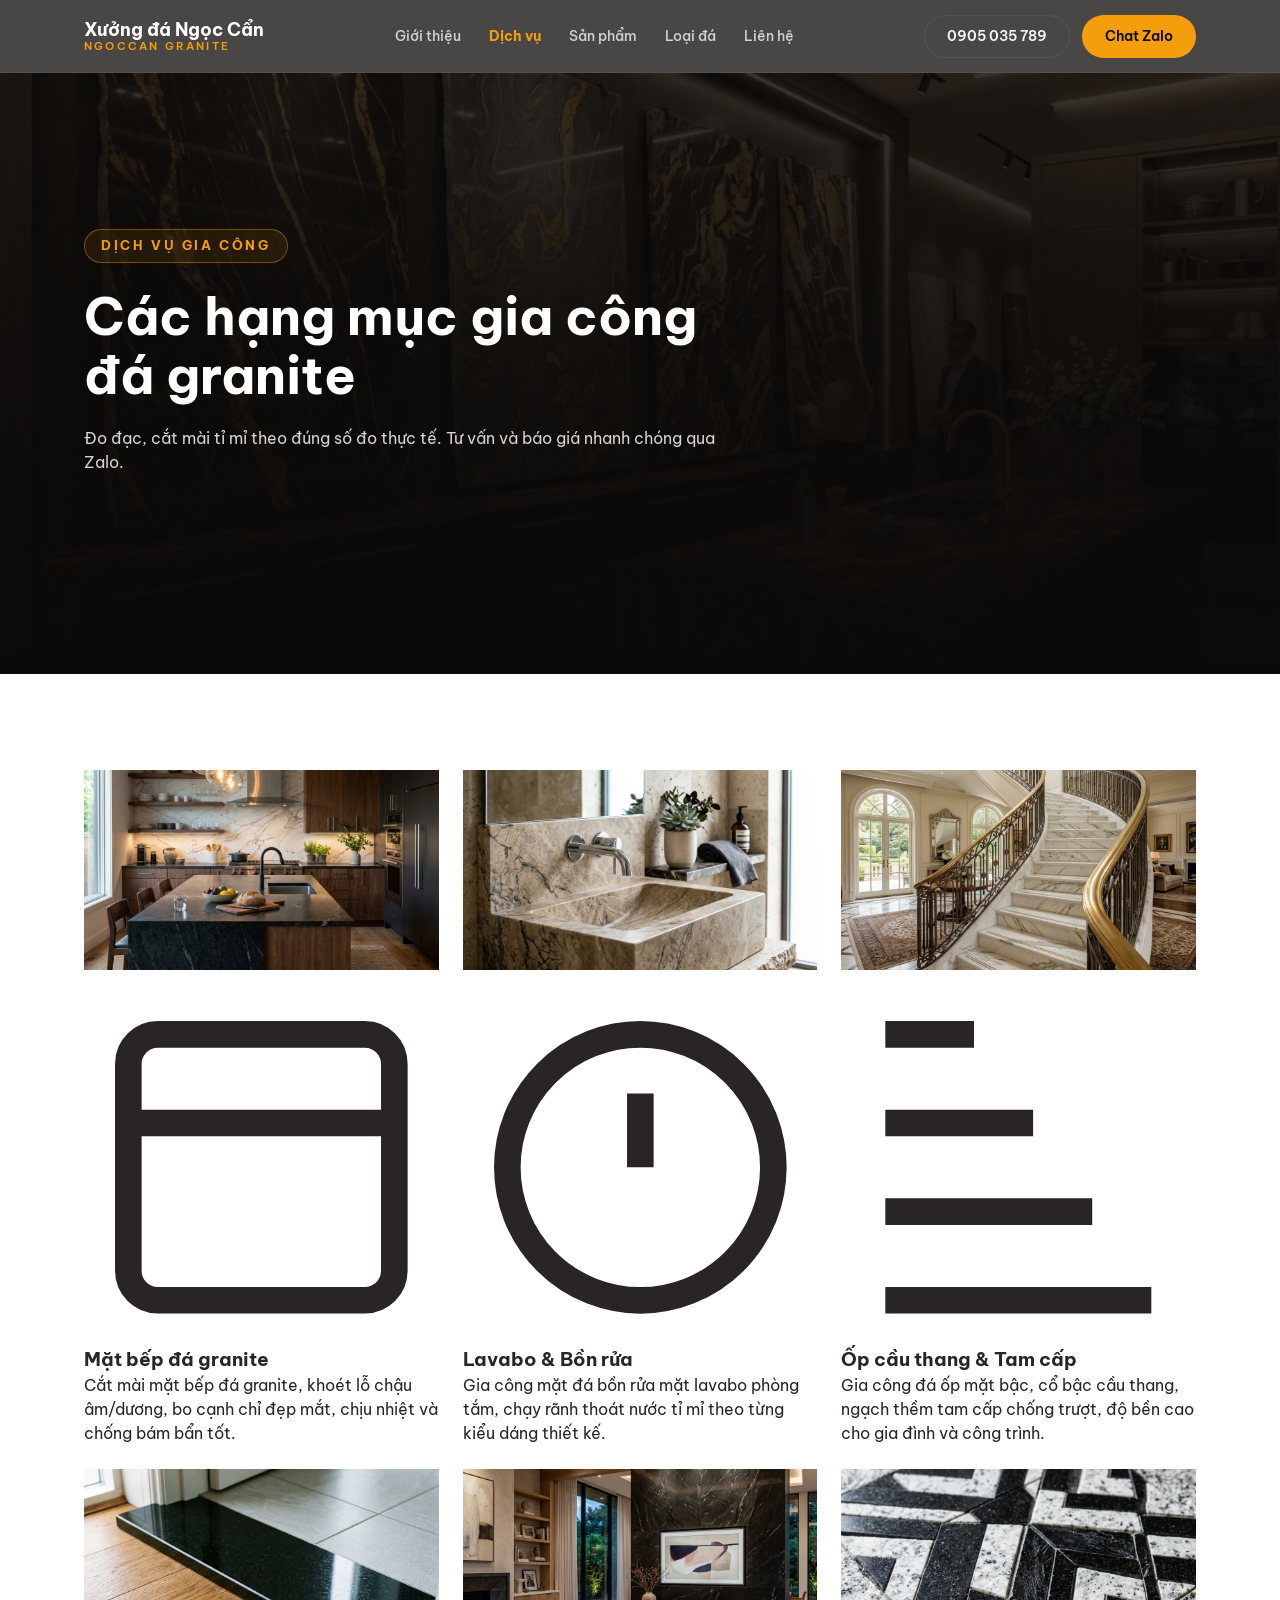
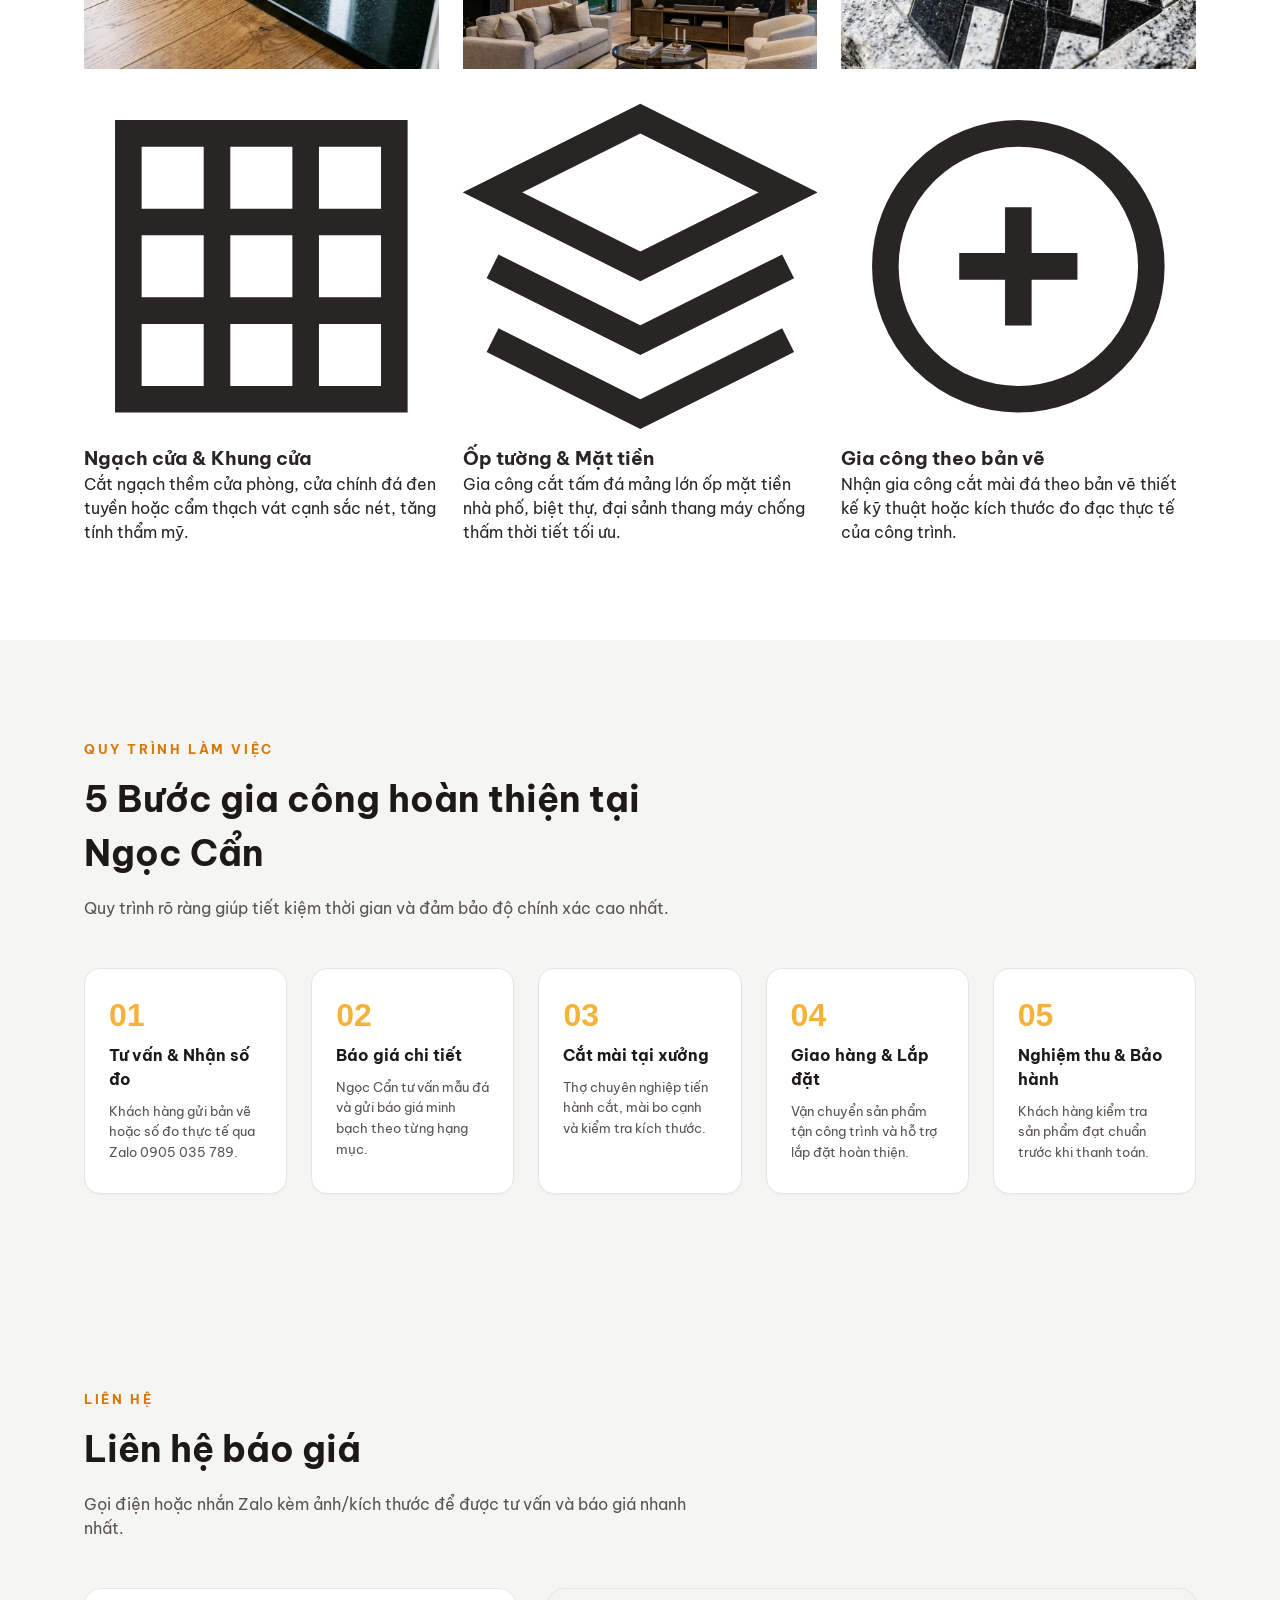
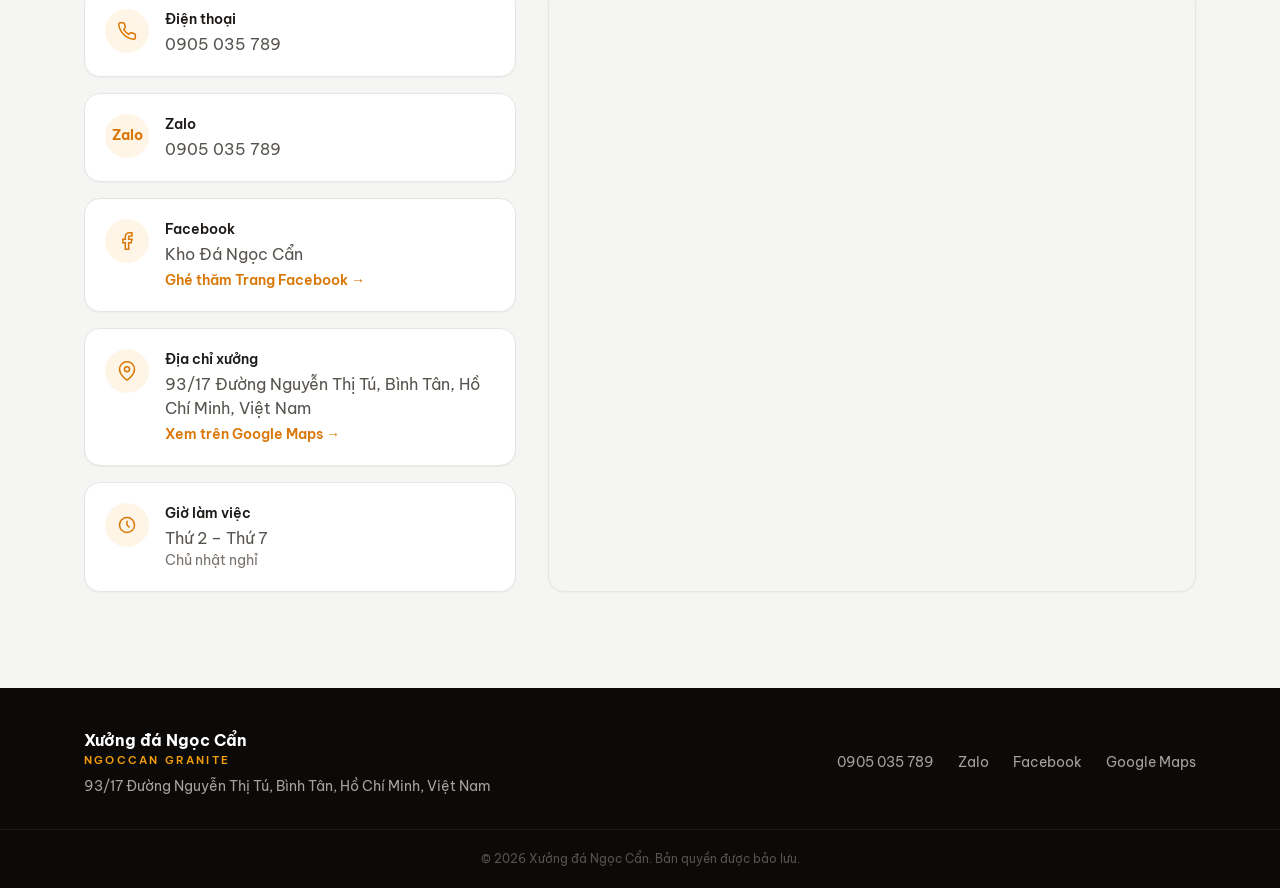
==== commit b83d6020: "feat: add rich product images to service cards on dich-vu.html" ====
--- a/dich-vu.html
+++ b/dich-vu.html
@@ -68,11 +68,15 @@
       </div>
     </section>
 
-    <!-- Danh sách dịch vụ chi tiết -->
+    <!-- Danh sách dịch vụ chi tiết có hình ảnh -->
     <section class="section section-white">
       <div class="container">
         <div class="grid grid-3">
-          <div class="service-card">
+          <!-- 1. Mặt Bếp -->
+          <div class="service-card">
+            <div class="img-wrap aspect-square" style="border-radius: var(--radius-md); margin-bottom: 20px; overflow: hidden; height: 200px;">
+              <img src="images/kitchen.webp" alt="Mặt bếp đá granite" loading="lazy" style="width: 100%; height: 100%; object-fit: cover;" />
+            </div>
             <span class="service-icon">
               <svg viewBox="0 0 24 24" fill="none" stroke="currentColor" stroke-width="1.8">
                 <rect x="3" y="3" width="18" height="18" rx="2" />
@@ -83,7 +87,11 @@
             <p>Cắt mài mặt bếp đá granite, khoét lỗ chậu âm/dương, bo cạnh chỉ đẹp mắt, chịu nhiệt và chống bám bẩn tốt.</p>
           </div>
 
-          <div class="service-card">
+          <!-- 2. Lavabo -->
+          <div class="service-card">
+            <div class="img-wrap aspect-square" style="border-radius: var(--radius-md); margin-bottom: 20px; overflow: hidden; height: 200px;">
+              <img src="images/lavabo.webp" alt="Lavabo đá marble" loading="lazy" style="width: 100%; height: 100%; object-fit: cover;" />
+            </div>
             <span class="service-icon">
               <svg viewBox="0 0 24 24" fill="none" stroke="currentColor" stroke-width="1.8">
                 <circle cx="12" cy="12" r="9" />
@@ -94,7 +102,11 @@
             <p>Gia công mặt đá bồn rửa mặt lavabo phòng tắm, chạy rãnh thoát nước tỉ mỉ theo từng kiểu dáng thiết kế.</p>
           </div>
 
-          <div class="service-card">
+          <!-- 3. Cầu Thang -->
+          <div class="service-card">
+            <div class="img-wrap aspect-square" style="border-radius: var(--radius-md); margin-bottom: 20px; overflow: hidden; height: 200px;">
+              <img src="images/stairs.webp" alt="Ốp cầu thang đá" loading="lazy" style="width: 100%; height: 100%; object-fit: cover;" />
+            </div>
             <span class="service-icon">
               <svg viewBox="0 0 24 24" fill="none" stroke="currentColor" stroke-width="1.8">
                 <path d="M3 21h18M3 15h14M3 9h10M3 3h6" />
@@ -104,7 +116,11 @@
             <p>Gia công đá ốp mặt bậc, cổ bậc cầu thang, ngạch thềm tam cấp chống trượt, độ bền cao cho gia đình và công trình.</p>
           </div>
 
-          <div class="service-card">
+          <!-- 4. Ngạch Cửa -->
+          <div class="service-card">
+            <div class="img-wrap aspect-square" style="border-radius: var(--radius-md); margin-bottom: 20px; overflow: hidden; height: 200px;">
+              <img src="images/threshold.webp" alt="Ngạch cửa đá granite" loading="lazy" style="width: 100%; height: 100%; object-fit: cover;" />
+            </div>
             <span class="service-icon">
               <svg viewBox="0 0 24 24" fill="none" stroke="currentColor" stroke-width="1.8">
                 <path d="M3 3h18v18H3z" />
@@ -115,7 +131,11 @@
             <p>Cắt ngạch thềm cửa phòng, cửa chính đá đen tuyền hoặc cẩm thạch vát cạnh sắc nét, tăng tính thẩm mỹ.</p>
           </div>
 
-          <div class="service-card">
+          <!-- 5. Ốp Tường -->
+          <div class="service-card">
+            <div class="img-wrap aspect-square" style="border-radius: var(--radius-md); margin-bottom: 20px; overflow: hidden; height: 200px;">
+              <img src="images/about_finished.webp" alt="Ốp tường và mặt tiền đá" loading="lazy" style="width: 100%; height: 100%; object-fit: cover;" />
+            </div>
             <span class="service-icon">
               <svg viewBox="0 0 24 24" fill="none" stroke="currentColor" stroke-width="1.8">
                 <path d="M12 2L2 7l10 5 10-5-10-5zM2 17l10 5 10-5M2 12l10 5 10-5" />
@@ -125,7 +145,11 @@
             <p>Gia công cắt tấm đá mảng lớn ốp mặt tiền nhà phố, biệt thự, đại sảnh thang máy chống thấm thời tiết tối ưu.</p>
           </div>
 
-          <div class="service-card">
+          <!-- 6. Gia Công Theo Bản Vẽ -->
+          <div class="service-card">
+            <div class="img-wrap aspect-square" style="border-radius: var(--radius-md); margin-bottom: 20px; overflow: hidden; height: 200px;">
+              <img src="images/custom.webp" alt="Gia công đá theo bản vẽ" loading="lazy" style="width: 100%; height: 100%; object-fit: cover;" />
+            </div>
             <span class="service-icon">
               <svg viewBox="0 0 24 24" fill="none" stroke="currentColor" stroke-width="1.8">
                 <circle cx="12" cy="12" r="9" />
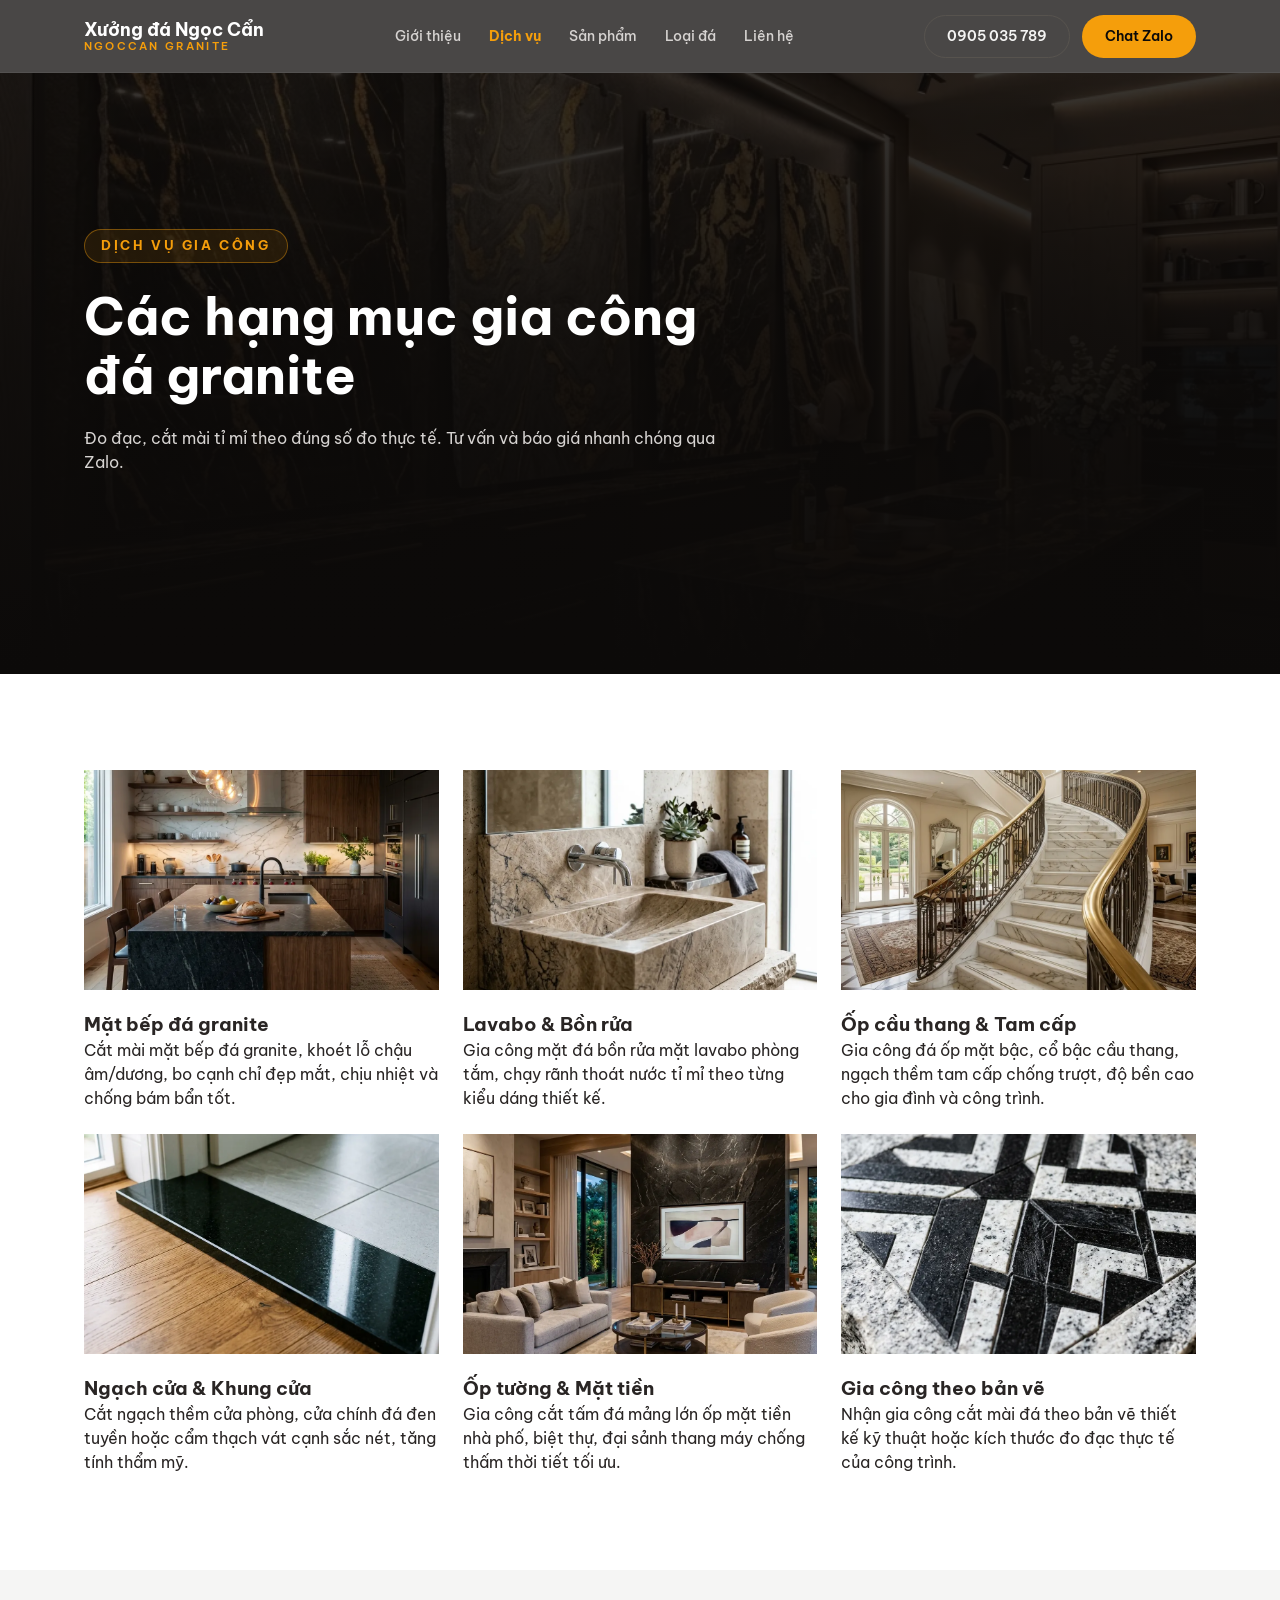
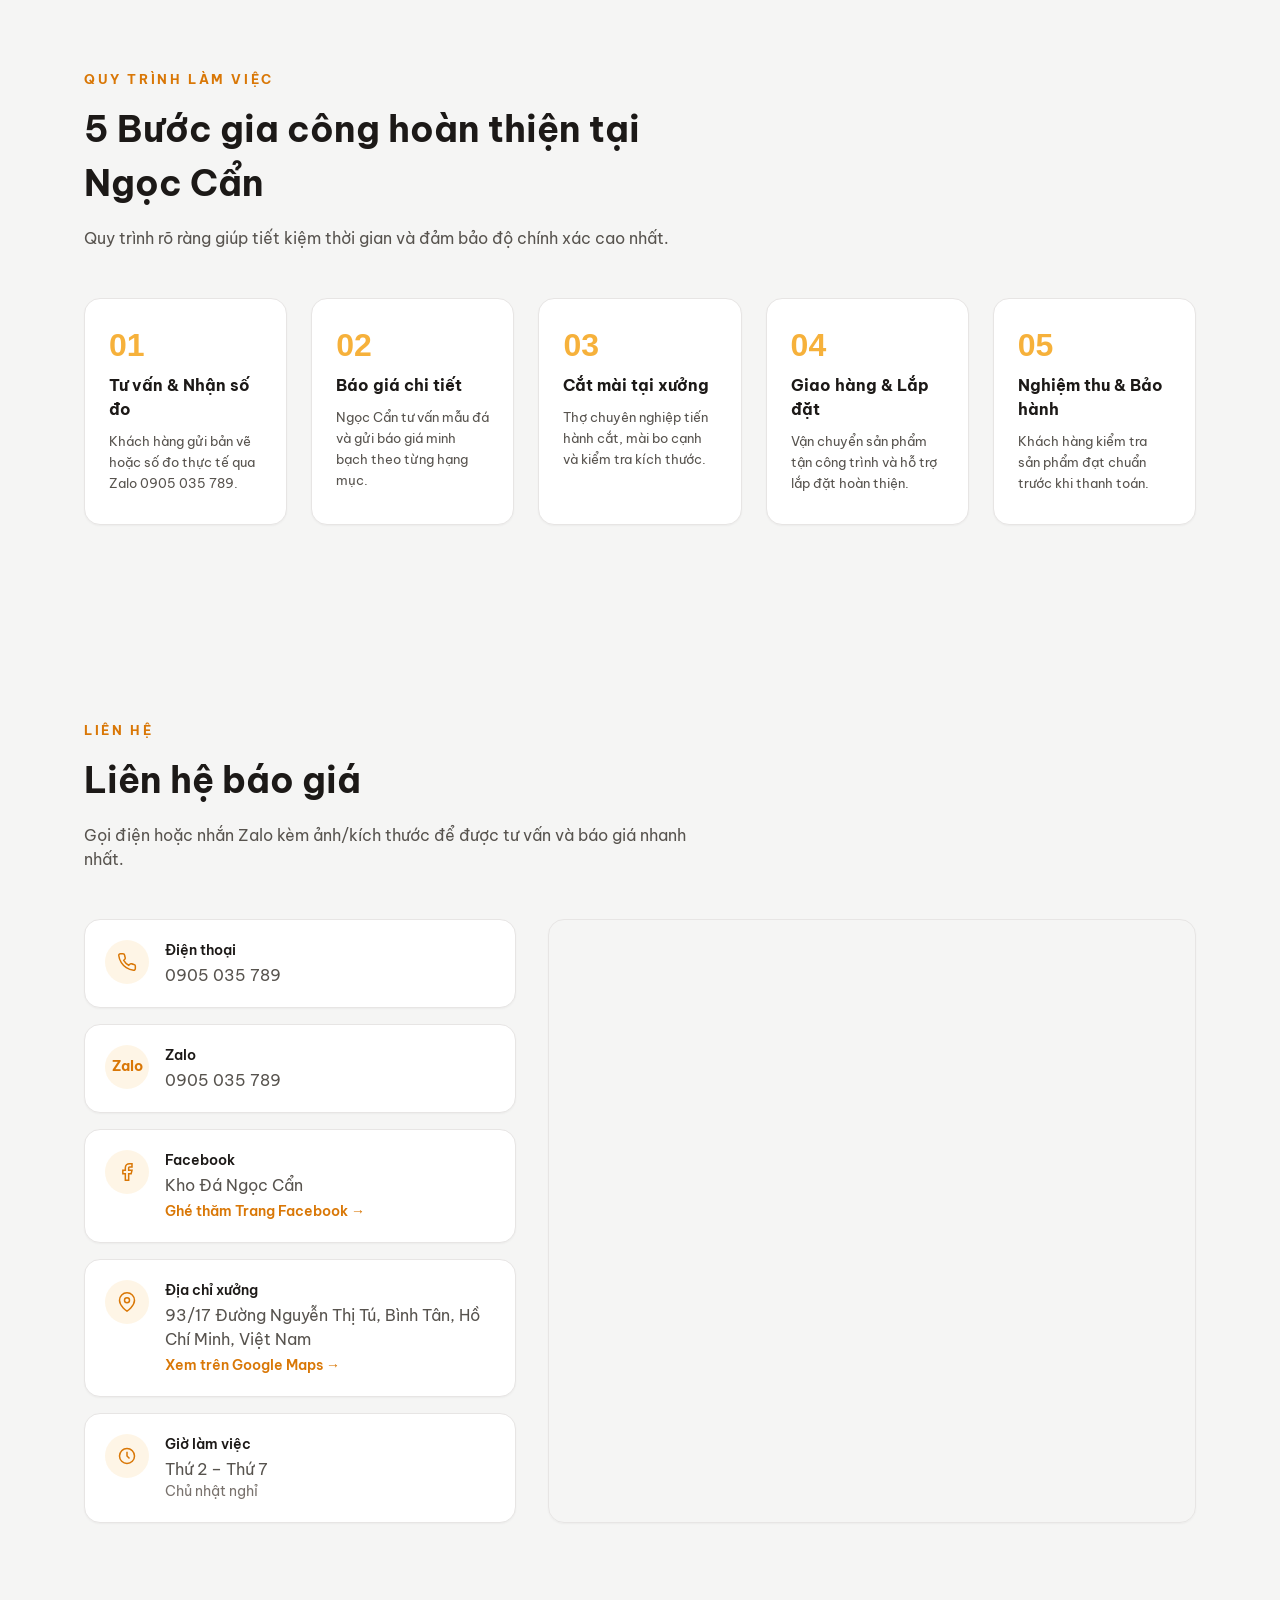
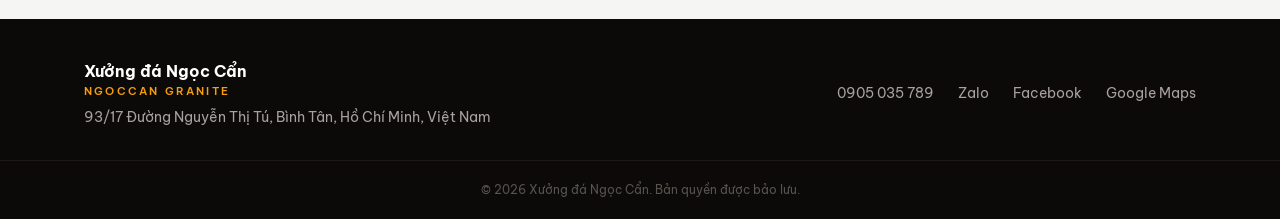
==== commit 15880b3a: "fix: remove redundant giant SVG icons from image-based service cards" ====
--- a/dich-vu.html
+++ b/dich-vu.html
@@ -68,94 +68,60 @@
       </div>
     </section>
 
-    <!-- Danh sách dịch vụ chi tiết có hình ảnh -->
+    <!-- Danh sách dịch vụ chi tiết -->
     <section class="section section-white">
       <div class="container">
         <div class="grid grid-3">
           <!-- 1. Mặt Bếp -->
           <div class="service-card">
-            <div class="img-wrap aspect-square" style="border-radius: var(--radius-md); margin-bottom: 20px; overflow: hidden; height: 200px;">
+            <div class="img-wrap aspect-square" style="border-radius: var(--radius-md); margin-bottom: 20px; overflow: hidden; height: 220px;">
               <img src="images/kitchen.webp" alt="Mặt bếp đá granite" loading="lazy" style="width: 100%; height: 100%; object-fit: cover;" />
             </div>
-            <span class="service-icon">
-              <svg viewBox="0 0 24 24" fill="none" stroke="currentColor" stroke-width="1.8">
-                <rect x="3" y="3" width="18" height="18" rx="2" />
-                <path d="M3 9h18" />
-              </svg>
-            </span>
             <h3>Mặt bếp đá granite</h3>
             <p>Cắt mài mặt bếp đá granite, khoét lỗ chậu âm/dương, bo cạnh chỉ đẹp mắt, chịu nhiệt và chống bám bẩn tốt.</p>
           </div>
 
           <!-- 2. Lavabo -->
           <div class="service-card">
-            <div class="img-wrap aspect-square" style="border-radius: var(--radius-md); margin-bottom: 20px; overflow: hidden; height: 200px;">
+            <div class="img-wrap aspect-square" style="border-radius: var(--radius-md); margin-bottom: 20px; overflow: hidden; height: 220px;">
               <img src="images/lavabo.webp" alt="Lavabo đá marble" loading="lazy" style="width: 100%; height: 100%; object-fit: cover;" />
             </div>
-            <span class="service-icon">
-              <svg viewBox="0 0 24 24" fill="none" stroke="currentColor" stroke-width="1.8">
-                <circle cx="12" cy="12" r="9" />
-                <path d="M12 7v5" />
-              </svg>
-            </span>
             <h3>Lavabo & Bồn rửa</h3>
             <p>Gia công mặt đá bồn rửa mặt lavabo phòng tắm, chạy rãnh thoát nước tỉ mỉ theo từng kiểu dáng thiết kế.</p>
           </div>
 
           <!-- 3. Cầu Thang -->
           <div class="service-card">
-            <div class="img-wrap aspect-square" style="border-radius: var(--radius-md); margin-bottom: 20px; overflow: hidden; height: 200px;">
+            <div class="img-wrap aspect-square" style="border-radius: var(--radius-md); margin-bottom: 20px; overflow: hidden; height: 220px;">
               <img src="images/stairs.webp" alt="Ốp cầu thang đá" loading="lazy" style="width: 100%; height: 100%; object-fit: cover;" />
             </div>
-            <span class="service-icon">
-              <svg viewBox="0 0 24 24" fill="none" stroke="currentColor" stroke-width="1.8">
-                <path d="M3 21h18M3 15h14M3 9h10M3 3h6" />
-              </svg>
-            </span>
             <h3>Ốp cầu thang & Tam cấp</h3>
             <p>Gia công đá ốp mặt bậc, cổ bậc cầu thang, ngạch thềm tam cấp chống trượt, độ bền cao cho gia đình và công trình.</p>
           </div>
 
           <!-- 4. Ngạch Cửa -->
           <div class="service-card">
-            <div class="img-wrap aspect-square" style="border-radius: var(--radius-md); margin-bottom: 20px; overflow: hidden; height: 200px;">
+            <div class="img-wrap aspect-square" style="border-radius: var(--radius-md); margin-bottom: 20px; overflow: hidden; height: 220px;">
               <img src="images/threshold.webp" alt="Ngạch cửa đá granite" loading="lazy" style="width: 100%; height: 100%; object-fit: cover;" />
             </div>
-            <span class="service-icon">
-              <svg viewBox="0 0 24 24" fill="none" stroke="currentColor" stroke-width="1.8">
-                <path d="M3 3h18v18H3z" />
-                <path d="M9 3v18M15 3v18M3 9h18M3 15h18" />
-              </svg>
-            </span>
             <h3>Ngạch cửa & Khung cửa</h3>
             <p>Cắt ngạch thềm cửa phòng, cửa chính đá đen tuyền hoặc cẩm thạch vát cạnh sắc nét, tăng tính thẩm mỹ.</p>
           </div>
 
           <!-- 5. Ốp Tường -->
           <div class="service-card">
-            <div class="img-wrap aspect-square" style="border-radius: var(--radius-md); margin-bottom: 20px; overflow: hidden; height: 200px;">
+            <div class="img-wrap aspect-square" style="border-radius: var(--radius-md); margin-bottom: 20px; overflow: hidden; height: 220px;">
               <img src="images/about_finished.webp" alt="Ốp tường và mặt tiền đá" loading="lazy" style="width: 100%; height: 100%; object-fit: cover;" />
             </div>
-            <span class="service-icon">
-              <svg viewBox="0 0 24 24" fill="none" stroke="currentColor" stroke-width="1.8">
-                <path d="M12 2L2 7l10 5 10-5-10-5zM2 17l10 5 10-5M2 12l10 5 10-5" />
-              </svg>
-            </span>
             <h3>Ốp tường & Mặt tiền</h3>
             <p>Gia công cắt tấm đá mảng lớn ốp mặt tiền nhà phố, biệt thự, đại sảnh thang máy chống thấm thời tiết tối ưu.</p>
           </div>
 
           <!-- 6. Gia Công Theo Bản Vẽ -->
           <div class="service-card">
-            <div class="img-wrap aspect-square" style="border-radius: var(--radius-md); margin-bottom: 20px; overflow: hidden; height: 200px;">
+            <div class="img-wrap aspect-square" style="border-radius: var(--radius-md); margin-bottom: 20px; overflow: hidden; height: 220px;">
               <img src="images/custom.webp" alt="Gia công đá theo bản vẽ" loading="lazy" style="width: 100%; height: 100%; object-fit: cover;" />
             </div>
-            <span class="service-icon">
-              <svg viewBox="0 0 24 24" fill="none" stroke="currentColor" stroke-width="1.8">
-                <circle cx="12" cy="12" r="9" />
-                <path d="M12 8v8M8 12h8" />
-              </svg>
-            </span>
             <h3>Gia công theo bản vẽ</h3>
             <p>Nhận gia công cắt mài đá theo bản vẽ thiết kế kỹ thuật hoặc kích thước đo đạc thực tế của công trình.</p>
           </div>
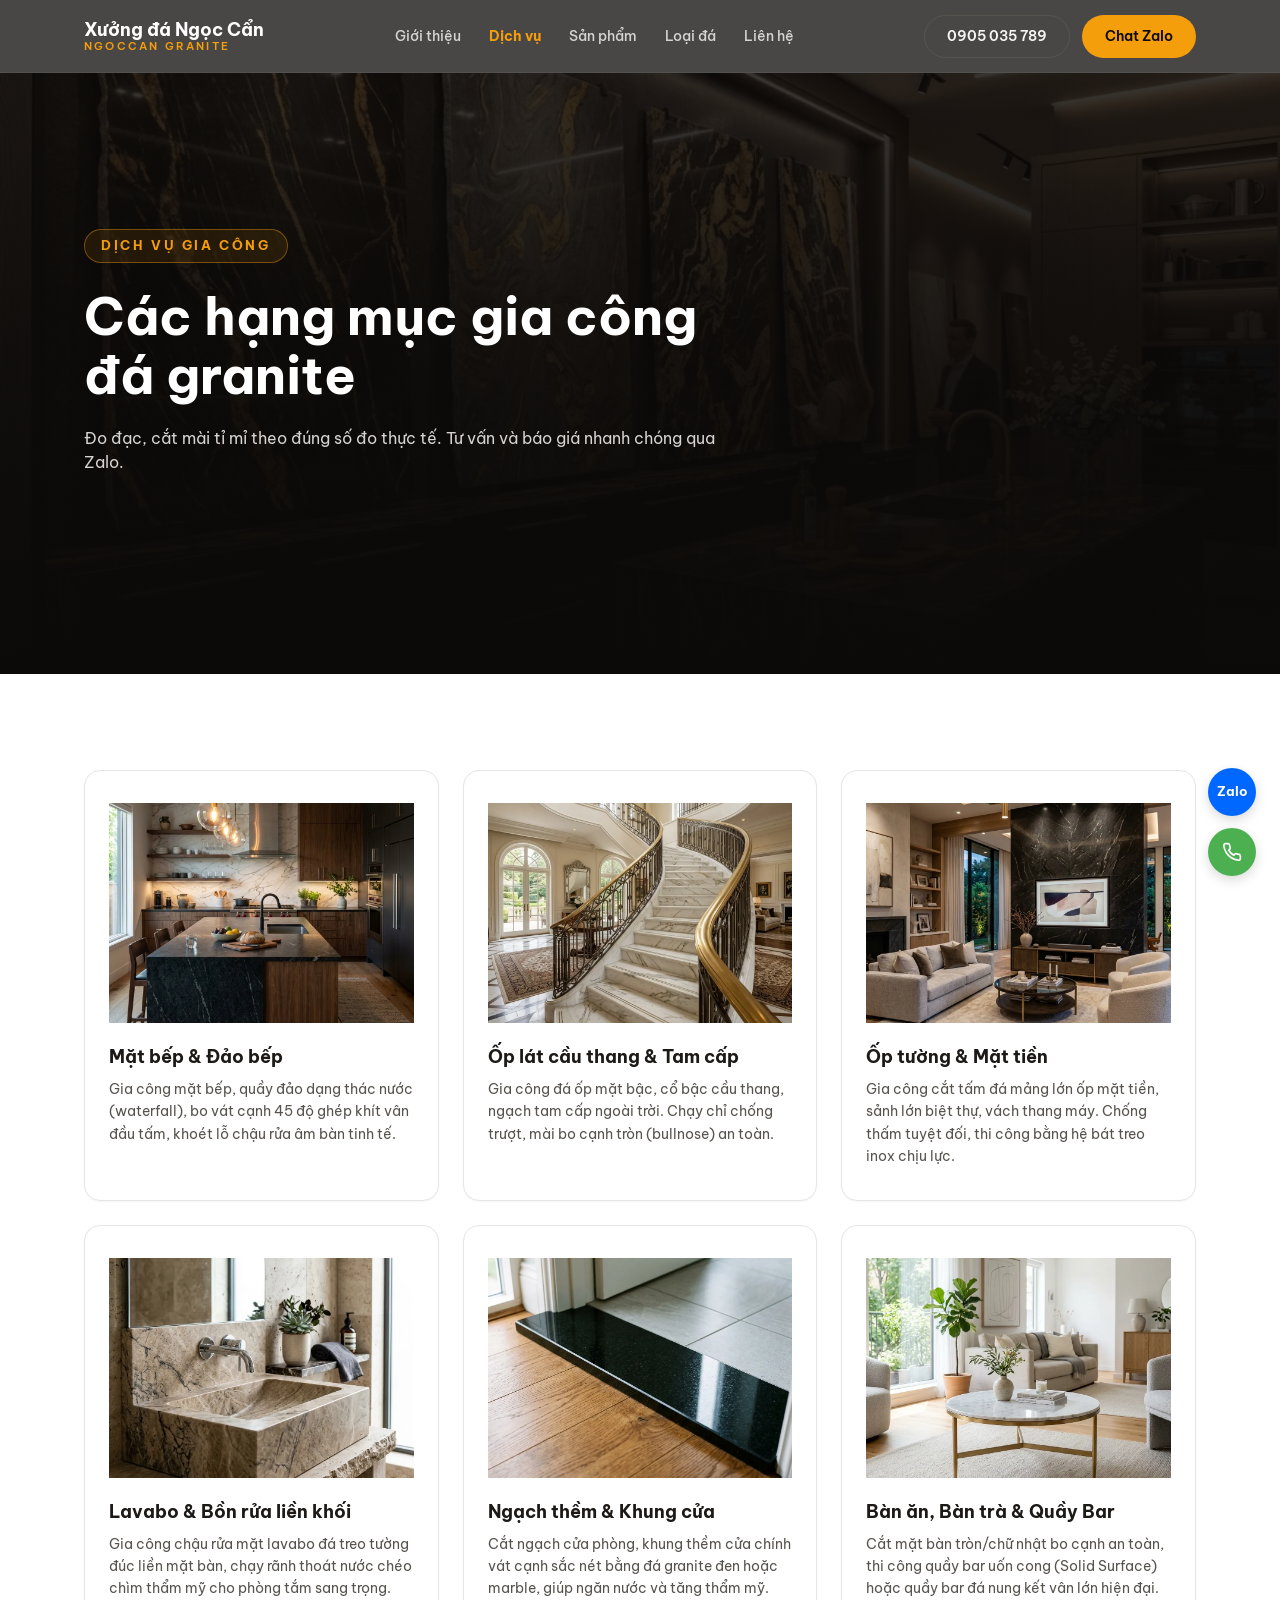
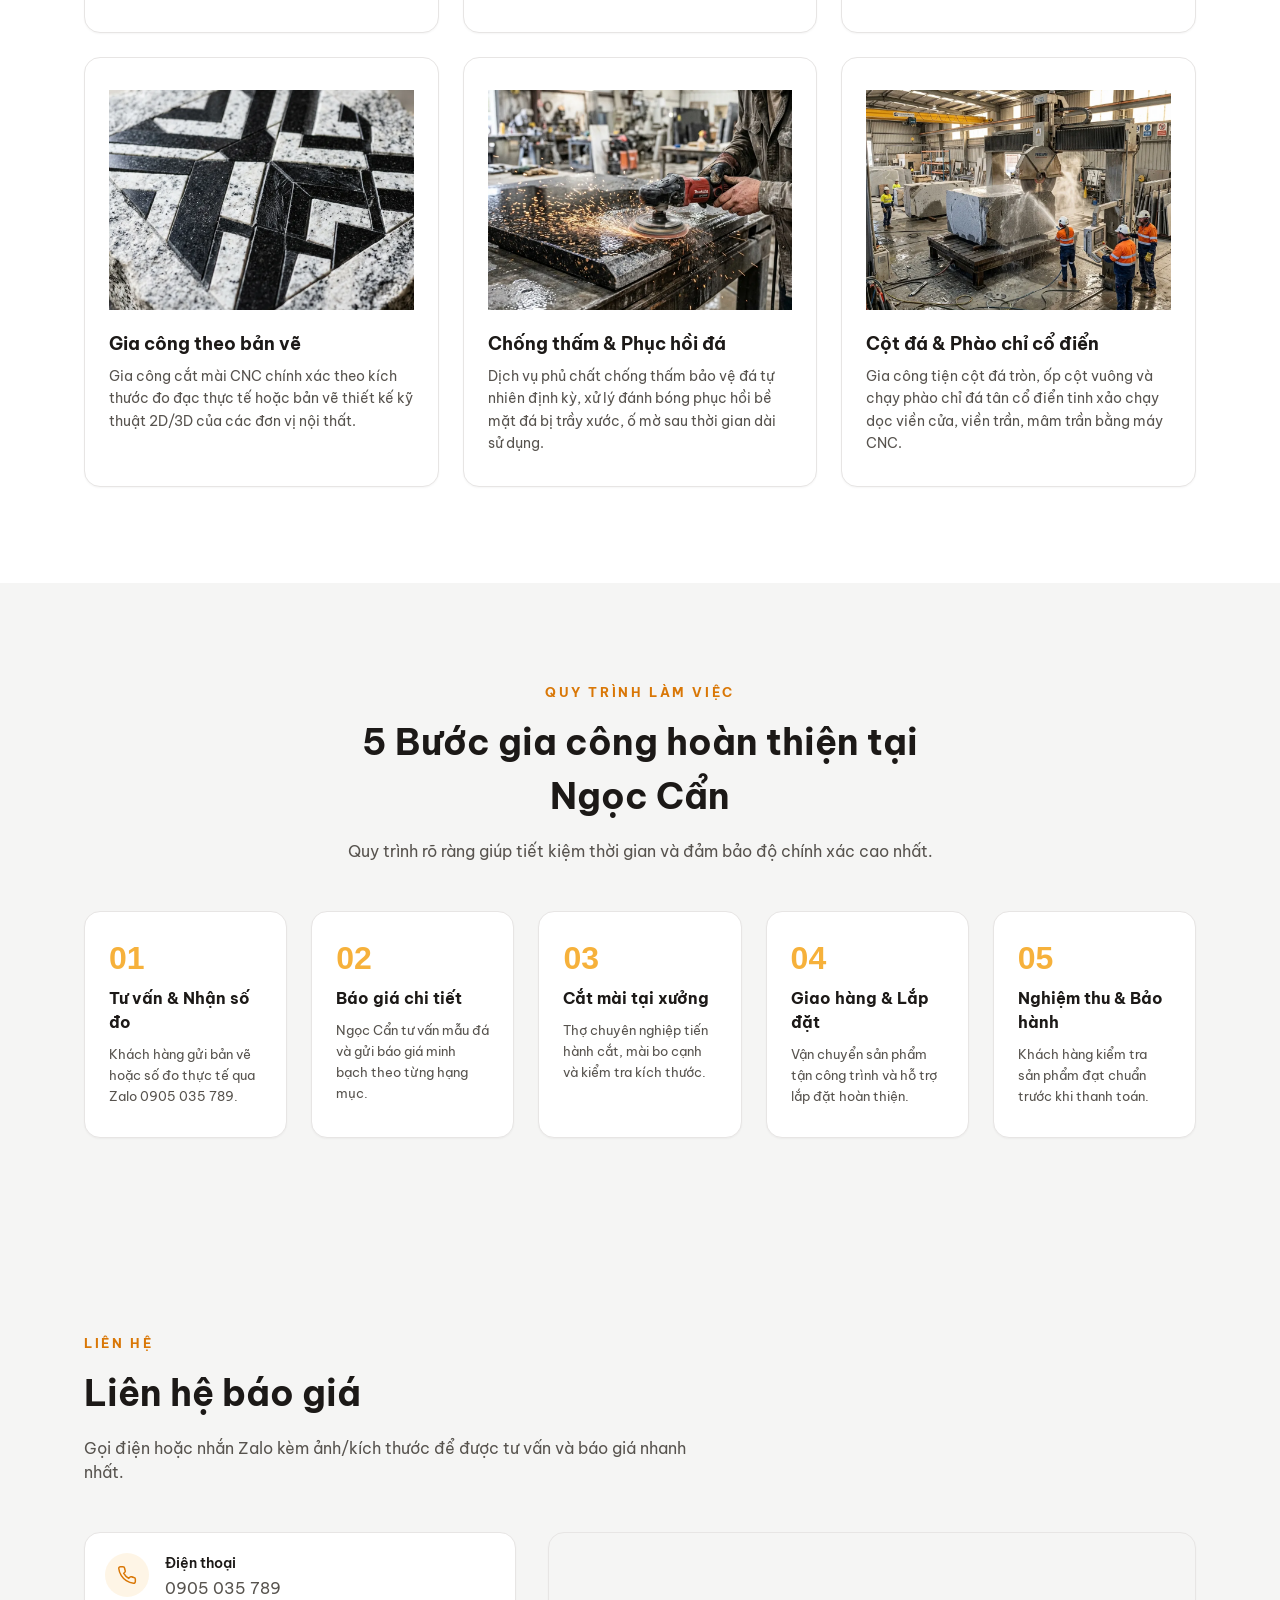
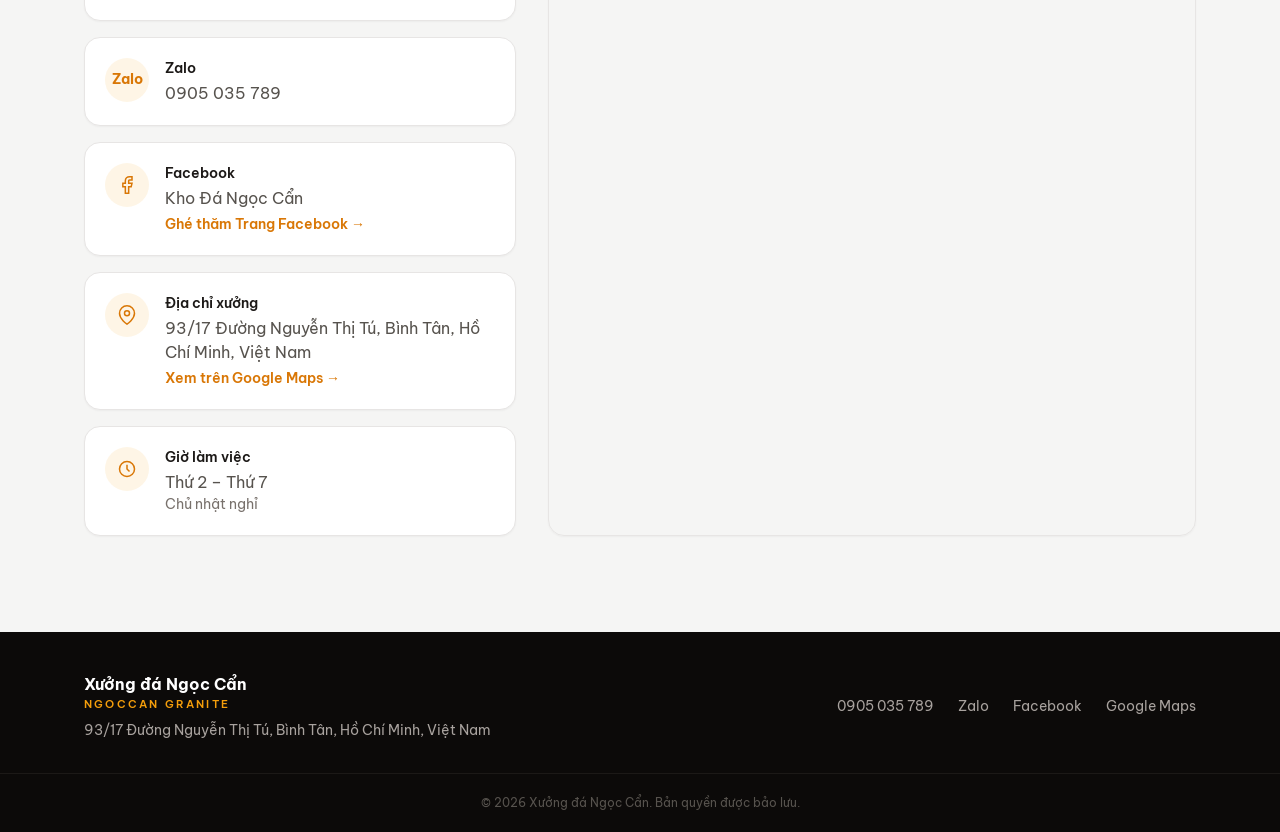
==== commit 3d956c83: "feat(dich-vu): expand to 9 detailed services, add floating contact widget, and remove inline styles" ====
--- a/dich-vu.html
+++ b/dich-vu.html
@@ -56,7 +56,7 @@
 
   <main>
     <!-- Page Banner -->
-    <section class="hero hero-subpage" style="padding: 60px 0 80px;">
+    <section class="hero hero-subpage">
       <div class="hero-bg">
         <img src="images/hero_bg.webp" alt="Xưởng gia công đá" class="hero-img" />
         <div class="hero-overlay"></div>
@@ -72,58 +72,85 @@
     <section class="section section-white">
       <div class="container">
         <div class="grid grid-3">
-          <!-- 1. Mặt Bếp -->
-          <div class="service-card">
-            <div class="img-wrap aspect-square" style="border-radius: var(--radius-md); margin-bottom: 20px; overflow: hidden; height: 220px;">
-              <img src="images/kitchen.webp" alt="Mặt bếp đá granite" loading="lazy" style="width: 100%; height: 100%; object-fit: cover;" />
-            </div>
-            <h3>Mặt bếp đá granite</h3>
-            <p>Cắt mài mặt bếp đá granite, khoét lỗ chậu âm/dương, bo cạnh chỉ đẹp mắt, chịu nhiệt và chống bám bẩn tốt.</p>
-          </div>
-
-          <!-- 2. Lavabo -->
-          <div class="service-card">
-            <div class="img-wrap aspect-square" style="border-radius: var(--radius-md); margin-bottom: 20px; overflow: hidden; height: 220px;">
-              <img src="images/lavabo.webp" alt="Lavabo đá marble" loading="lazy" style="width: 100%; height: 100%; object-fit: cover;" />
-            </div>
-            <h3>Lavabo & Bồn rửa</h3>
-            <p>Gia công mặt đá bồn rửa mặt lavabo phòng tắm, chạy rãnh thoát nước tỉ mỉ theo từng kiểu dáng thiết kế.</p>
-          </div>
-
-          <!-- 3. Cầu Thang -->
+          <!-- 1. Mặt Bếp & Đảo Bếp -->
+          <div class="service-card">
+            <div class="img-wrap aspect-square" style="border-radius: var(--radius-md); margin-bottom: 20px; overflow: hidden; height: 220px;">
+              <img src="images/kitchen.webp" alt="Mặt bếp và đảo bếp đá" loading="lazy" style="width: 100%; height: 100%; object-fit: cover;" />
+            </div>
+            <h3>Mặt bếp &amp; Đảo bếp</h3>
+            <p>Gia công mặt bếp, quầy đảo dạng thác nước (waterfall), bo vát cạnh 45 độ ghép khít vân đầu tấm, khoét lỗ chậu rửa âm bàn tinh tế.</p>
+          </div>
+
+          <!-- 2. Cầu Thang & Tam Cấp -->
           <div class="service-card">
             <div class="img-wrap aspect-square" style="border-radius: var(--radius-md); margin-bottom: 20px; overflow: hidden; height: 220px;">
               <img src="images/stairs.webp" alt="Ốp cầu thang đá" loading="lazy" style="width: 100%; height: 100%; object-fit: cover;" />
             </div>
-            <h3>Ốp cầu thang & Tam cấp</h3>
-            <p>Gia công đá ốp mặt bậc, cổ bậc cầu thang, ngạch thềm tam cấp chống trượt, độ bền cao cho gia đình và công trình.</p>
-          </div>
-
-          <!-- 4. Ngạch Cửa -->
+            <h3>Ốp lát cầu thang &amp; Tam cấp</h3>
+            <p>Gia công đá ốp mặt bậc, cổ bậc cầu thang, ngạch tam cấp ngoài trời. Chạy chỉ chống trượt, mài bo cạnh tròn (bullnose) an toàn.</p>
+          </div>
+
+          <!-- 3. Mặt Tiền & Vách Trang Trí -->
+          <div class="service-card">
+            <div class="img-wrap aspect-square" style="border-radius: var(--radius-md); margin-bottom: 20px; overflow: hidden; height: 220px;">
+              <img src="images/about_finished.webp" alt="Ốp mặt tiền thang máy" loading="lazy" style="width: 100%; height: 100%; object-fit: cover;" />
+            </div>
+            <h3>Ốp tường &amp; Mặt tiền</h3>
+            <p>Gia công cắt tấm đá mảng lớn ốp mặt tiền, sảnh lớn biệt thự, vách thang máy. Chống thấm tuyệt đối, thi công bằng hệ bát treo inox chịu lực.</p>
+          </div>
+
+          <!-- 4. Lavabo & Bồn Rửa -->
+          <div class="service-card">
+            <div class="img-wrap aspect-square" style="border-radius: var(--radius-md); margin-bottom: 20px; overflow: hidden; height: 220px;">
+              <img src="images/lavabo.webp" alt="Lavabo đá marble nhân tạo" loading="lazy" style="width: 100%; height: 100%; object-fit: cover;" />
+            </div>
+            <h3>Lavabo &amp; Bồn rửa liền khối</h3>
+            <p>Gia công chậu rửa mặt lavabo đá treo tường đúc liền mặt bàn, chạy rãnh thoát nước chéo chìm thẩm mỹ cho phòng tắm sang trọng.</p>
+          </div>
+
+          <!-- 5. Ngạch Cửa & Khung Thềm -->
           <div class="service-card">
             <div class="img-wrap aspect-square" style="border-radius: var(--radius-md); margin-bottom: 20px; overflow: hidden; height: 220px;">
               <img src="images/threshold.webp" alt="Ngạch cửa đá granite" loading="lazy" style="width: 100%; height: 100%; object-fit: cover;" />
             </div>
-            <h3>Ngạch cửa & Khung cửa</h3>
-            <p>Cắt ngạch thềm cửa phòng, cửa chính đá đen tuyền hoặc cẩm thạch vát cạnh sắc nét, tăng tính thẩm mỹ.</p>
-          </div>
-
-          <!-- 5. Ốp Tường -->
-          <div class="service-card">
-            <div class="img-wrap aspect-square" style="border-radius: var(--radius-md); margin-bottom: 20px; overflow: hidden; height: 220px;">
-              <img src="images/about_finished.webp" alt="Ốp tường và mặt tiền đá" loading="lazy" style="width: 100%; height: 100%; object-fit: cover;" />
-            </div>
-            <h3>Ốp tường & Mặt tiền</h3>
-            <p>Gia công cắt tấm đá mảng lớn ốp mặt tiền nhà phố, biệt thự, đại sảnh thang máy chống thấm thời tiết tối ưu.</p>
-          </div>
-
-          <!-- 6. Gia Công Theo Bản Vẽ -->
-          <div class="service-card">
-            <div class="img-wrap aspect-square" style="border-radius: var(--radius-md); margin-bottom: 20px; overflow: hidden; height: 220px;">
-              <img src="images/custom.webp" alt="Gia công đá theo bản vẽ" loading="lazy" style="width: 100%; height: 100%; object-fit: cover;" />
+            <h3>Ngạch thềm &amp; Khung cửa</h3>
+            <p>Cắt ngạch cửa phòng, khung thềm cửa chính vát cạnh sắc nét bằng đá granite đen hoặc marble, giúp ngăn nước và tăng thẩm mỹ.</p>
+          </div>
+
+          <!-- 6. Bàn Ăn, Bàn Trà & Quầy Bar -->
+          <div class="service-card">
+            <div class="img-wrap aspect-square" style="border-radius: var(--radius-md); margin-bottom: 20px; overflow: hidden; height: 220px;">
+              <img src="images/furniture.webp" alt="Mặt bàn ăn đá nung kết" loading="lazy" style="width: 100%; height: 100%; object-fit: cover;" />
+            </div>
+            <h3>Bàn ăn, Bàn trà &amp; Quầy Bar</h3>
+            <p>Cắt mặt bàn tròn/chữ nhật bo cạnh an toàn, thi công quầy bar uốn cong (Solid Surface) hoặc quầy bar đá nung kết vân lớn hiện đại.</p>
+          </div>
+
+          <!-- 7. Gia Công Theo Bản Vẽ -->
+          <div class="service-card">
+            <div class="img-wrap aspect-square" style="border-radius: var(--radius-md); margin-bottom: 20px; overflow: hidden; height: 220px;">
+              <img src="images/custom.webp" alt="Gia công đá theo bản vẽ thiết kế" loading="lazy" style="width: 100%; height: 100%; object-fit: cover;" />
             </div>
             <h3>Gia công theo bản vẽ</h3>
-            <p>Nhận gia công cắt mài đá theo bản vẽ thiết kế kỹ thuật hoặc kích thước đo đạc thực tế của công trình.</p>
+            <p>Gia công cắt mài CNC chính xác theo kích thước đo đạc thực tế hoặc bản vẽ thiết kế kỹ thuật 2D/3D của các đơn vị nội thất.</p>
+          </div>
+
+          <!-- 8. Chống Thấm & Phục Hồi -->
+          <div class="service-card">
+            <div class="img-wrap aspect-square" style="border-radius: var(--radius-md); margin-bottom: 20px; overflow: hidden; height: 220px;">
+              <img src="images/about_processing.webp" alt="Chống thấm bảo dưỡng đá" loading="lazy" style="width: 100%; height: 100%; object-fit: cover;" />
+            </div>
+            <h3>Chống thấm &amp; Phục hồi đá</h3>
+            <p>Dịch vụ phủ chất chống thấm bảo vệ đá tự nhiên định kỳ, xử lý đánh bóng phục hồi bề mặt đá bị trầy xước, ố mờ sau thời gian dài sử dụng.</p>
+          </div>
+
+          <!-- 9. Cột Đá & Phào Chỉ CNC -->
+          <div class="service-card">
+            <div class="img-wrap aspect-square" style="border-radius: var(--radius-md); margin-bottom: 20px; overflow: hidden; height: 220px;">
+              <img src="images/about_factory.webp" alt="Gia công phào chỉ cột đá" loading="lazy" style="width: 100%; height: 100%; object-fit: cover;" />
+            </div>
+            <h3>Cột đá &amp; Phào chỉ cổ điển</h3>
+            <p>Gia công tiện cột đá tròn, ốp cột vuông và chạy phào chỉ đá tân cổ điển tinh xảo chạy dọc viền cửa, viền trần, mâm trần bằng máy CNC.</p>
           </div>
         </div>
       </div>
@@ -271,6 +298,16 @@
     <p class="footer-copy">© <span id="year"></span> Xưởng đá Ngọc Cẩn. Bản quyền được bảo lưu.</p>
   </footer>
 
+  <!-- Floating Contact Widget -->
+  <div class="floating-contact">
+    <a href="https://zalo.me/0905035789" target="_blank" rel="noopener noreferrer" class="float-btn float-zalo" title="Chat Zalo">Zalo</a>
+    <a href="tel:0905035789" class="float-btn float-phone" title="Gọi điện">
+      <svg viewBox="0 0 24 24" fill="none" stroke="currentColor" stroke-width="2" style="width: 20px; height: 20px;">
+        <path d="M22 16.92v3a2 2 0 0 1-2.18 2 19.79 19.79 0 0 1-8.63-3.07 19.5 19.5 0 0 1-6-6 19.79 19.79 0 0 1-3.07-8.67A2 2 0 0 1 4.11 2h3a2 2 0 0 1 2 1.72c.127.96.361 1.903.7 2.81a2 2 0 0 1-.45 2.11L8.09 9.91a16 16 0 0 0 6 6l1.27-1.27a2 2 0 0 1 2.11-.45c.907.339 1.85.573 2.81.7A2 2 0 0 1 22 16.92z" />
+      </svg>
+    </a>
+  </div>
+
   <script src="js/main.js"></script>
 </body>
 </html>
--- a/css/styles.css
+++ b/css/styles.css
@@ -584,6 +584,50 @@
   color: var(--amber-400);
 }
 
+/* ---------- Service Cards ---------- */
+.service-card {
+  background: var(--white);
+  padding: 32px 24px;
+  border-radius: var(--radius-lg);
+  border: 1px solid var(--stone-200);
+  box-shadow: 0 1px 2px rgba(0, 0, 0, 0.04);
+  transition: transform 0.3s cubic-bezier(0.16, 1, 0.3, 1),
+              box-shadow 0.3s cubic-bezier(0.16, 1, 0.3, 1),
+              border-color 0.3s cubic-bezier(0.16, 1, 0.3, 1);
+}
+.service-card:hover {
+  transform: translateY(-4px);
+  border-color: rgba(245, 158, 11, 0.3);
+  box-shadow: 0 12px 30px rgba(0, 0, 0, 0.08);
+}
+.service-icon {
+  display: inline-flex;
+  align-items: center;
+  justify-content: center;
+  width: 48px;
+  height: 48px;
+  border-radius: var(--radius-lg);
+  background: rgba(245, 158, 11, 0.1);
+  color: var(--amber-600);
+  margin-bottom: 20px;
+}
+.service-icon svg {
+  width: 24px;
+  height: 24px;
+}
+.service-card h3 {
+  font-size: 18px;
+  font-weight: 700;
+  color: var(--stone-900);
+  margin-bottom: 8px;
+}
+.service-card p {
+  font-size: 14px;
+  color: var(--stone-600);
+  line-height: 1.6;
+  margin: 0;
+}
+
 /* ---------- Gallery ---------- */
 .gallery-item {
   text-align: left;
@@ -965,3 +1009,286 @@
 .comparison-table td strong {
   color: var(--stone-900);
 }
+
+/* Fix section heading alignment */
+.section-heading.text-center {
+  margin-left: auto;
+  margin-right: auto;
+  text-align: center;
+}
+.section-heading.text-center p {
+  margin-left: auto;
+  margin-right: auto;
+}
+
+/* Sticky first column for tables on mobile */
+@media (max-width: 767px) {
+  .comparison-table th:first-child,
+  .comparison-table td:first-child {
+    position: sticky;
+    left: 0;
+    background: var(--white);
+    z-index: 5;
+    box-shadow: 2px 0 5px rgba(0, 0, 0, 0.08);
+    font-weight: 600;
+  }
+  .comparison-table tr:nth-child(even) td:first-child {
+    background: var(--stone-50);
+  }
+}
+
+/* Style for stone tabs filter */
+.stone-filter {
+  display: flex;
+  justify-content: center;
+  gap: 10px;
+  margin-bottom: 40px;
+  flex-wrap: wrap;
+}
+.stone-filter-btn {
+  background: var(--white);
+  border: 1px solid var(--stone-300);
+  color: var(--stone-700);
+  padding: 8px 18px;
+  border-radius: var(--radius-full);
+  font-size: 14px;
+  font-weight: 600;
+  cursor: pointer;
+  transition: all 0.2s ease;
+}
+.stone-filter-btn.active,
+.stone-filter-btn:hover {
+  background: var(--amber-500);
+  color: var(--stone-950);
+  border-color: var(--amber-500);
+}
+.stone-detail-item.stone-detail-item-hidden {
+  display: none !important;
+}
+
+/* Accordion FAQs using details/summary */
+.faq-accordion {
+  max-width: 800px;
+  margin: 32px auto 0;
+  display: flex;
+  flex-direction: column;
+  gap: 12px;
+}
+.faq-group-title {
+  font-size: 1.15rem;
+  font-weight: 700;
+  color: var(--stone-900);
+  margin: 20px 0 8px;
+  border-left: 3px solid var(--amber-500);
+  padding-left: 10px;
+}
+.faq-item {
+  background: var(--white);
+  border: 1px solid var(--stone-200);
+  border-radius: 8px;
+  overflow: hidden;
+}
+.faq-item summary {
+  padding: 16px 20px;
+  font-weight: 600;
+  font-size: 15px;
+  color: var(--stone-900);
+  cursor: pointer;
+  list-style: none;
+  display: flex;
+  justify-content: space-between;
+  align-items: center;
+  transition: background-color 0.2s ease;
+}
+.faq-item summary::-webkit-details-marker {
+  display: none;
+}
+.faq-item summary:after {
+  content: "+";
+  font-size: 18px;
+  color: var(--stone-500);
+  transition: transform 0.2s ease;
+}
+.faq-item[open] summary {
+  background: var(--stone-50);
+  border-bottom: 1px solid var(--stone-200);
+}
+.faq-item[open] summary:after {
+  content: "−";
+}
+.faq-content {
+  padding: 16px 20px;
+  color: var(--stone-700);
+  font-size: 14px;
+  line-height: 1.6;
+  background: var(--white);
+}
+
+/* Floating Contact Widget */
+.floating-contact {
+  position: fixed;
+  bottom: 24px;
+  right: 24px;
+  display: flex;
+  flex-direction: column;
+  gap: 12px;
+  z-index: 99;
+}
+.float-btn {
+  display: flex;
+  align-items: center;
+  justify-content: center;
+  width: 48px;
+  height: 48px;
+  border-radius: 50%;
+  box-shadow: 0 4px 12px rgba(0, 0, 0, 0.15);
+  transition: all 0.3s ease;
+  color: var(--white);
+  position: relative;
+}
+.float-btn:hover {
+  transform: scale(1.1);
+}
+.float-zalo {
+  background: #0068ff;
+  font-weight: 700;
+  font-size: 13px;
+  text-shadow: 0 1px 1px rgba(0,0,0,0.1);
+}
+.float-phone {
+  background: #4caf50;
+}
+
+/* Center layout for 5 cards in grid wrapper */
+.flex-center-wrap {
+  display: flex;
+  flex-wrap: wrap;
+  gap: 24px;
+  justify-content: center;
+  margin-top: 32px;
+}
+.flex-center-wrap .card-item {
+  flex: 1 1 300px;
+  max-width: 360px;
+}
+
+/* Utility class replacements */
+.card-pad { padding: 24px; }
+.card-pad-sm { padding: 20px; }
+.m-top-32 { margin-top: 32px; }
+.text-stone-700 { color: var(--stone-700); }
+.font-size-95 { font-size: 0.95rem; }
+.line-height-18 { line-height: 1.8; }
+.list-style-margin { margin: 0 0 0 20px; }
+
+/* Nested details styling inside stone cards */
+.stone-detail-item details {
+  margin-top: 16px;
+  border: 1px solid var(--stone-200);
+  border-radius: 8px;
+  width: 100%;
+}
+.stone-detail-item details summary {
+  padding: 12px 16px;
+  font-weight: 600;
+  font-size: 14px;
+  color: var(--stone-900);
+  background: var(--stone-50);
+  cursor: pointer;
+  list-style: none;
+  display: flex;
+  justify-content: space-between;
+  align-items: center;
+}
+.stone-detail-item details summary:after {
+  content: "▼";
+  font-size: 10px;
+  color: var(--stone-500);
+}
+.stone-detail-item details[open] summary:after {
+  content: "▲";
+}
+.nested-detail-table {
+  width: 100%;
+  border-collapse: collapse;
+  font-size: 13px;
+  margin: 0;
+}
+.nested-detail-table th, .nested-detail-table td {
+  padding: 10px 12px;
+  border-bottom: 1px solid var(--stone-100);
+  text-align: left;
+}
+.nested-detail-table th {
+  background: var(--stone-100);
+  color: var(--stone-800);
+  font-weight: 700;
+}
+.nested-detail-table tr:last-child td {
+  border-bottom: none;
+}
+
+/* Surface Finishes Section */
+.finish-grid {
+  display: grid;
+  gap: 20px;
+  grid-template-columns: repeat(auto-fit, minmax(280px, 1fr));
+  margin-top: 32px;
+}
+.finish-card {
+  background: var(--white);
+  border: 1px solid var(--stone-200);
+  border-radius: var(--radius-lg);
+  padding: 20px;
+  transition: all 0.3s ease;
+}
+.finish-card:hover {
+  border-color: rgba(245, 158, 11, 0.3);
+  box-shadow: 0 8px 24px rgba(0, 0, 0, 0.05);
+  transform: translateY(-2px);
+}
+.finish-card h3 {
+  font-size: 1.1rem;
+  font-weight: 700;
+  color: var(--stone-900);
+  margin-bottom: 8px;
+}
+.finish-card p {
+  font-size: 0.9rem;
+  color: var(--stone-600);
+  line-height: 1.6;
+  margin: 0;
+}
+
+/* Trend Cards Section */
+.trend-container {
+  display: grid;
+  gap: 24px;
+  grid-template-columns: 1fr;
+  margin-top: 32px;
+}
+@media (min-width: 768px) {
+  .trend-container {
+    grid-template-columns: 1fr 1fr;
+  }
+}
+.trend-card {
+  background: var(--white);
+  border: 1px solid var(--stone-200);
+  border-left: 4px solid var(--amber-500);
+  border-radius: 8px;
+  padding: 24px;
+  box-shadow: 0 1px 3px rgba(0,0,0,0.02);
+}
+.trend-card h3 {
+  font-size: 1.15rem;
+  font-weight: 700;
+  color: var(--stone-900);
+  margin-bottom: 10px;
+}
+.trend-card p {
+  font-size: 0.95rem;
+  color: var(--stone-700);
+  line-height: 1.6;
+  margin: 0;
+}
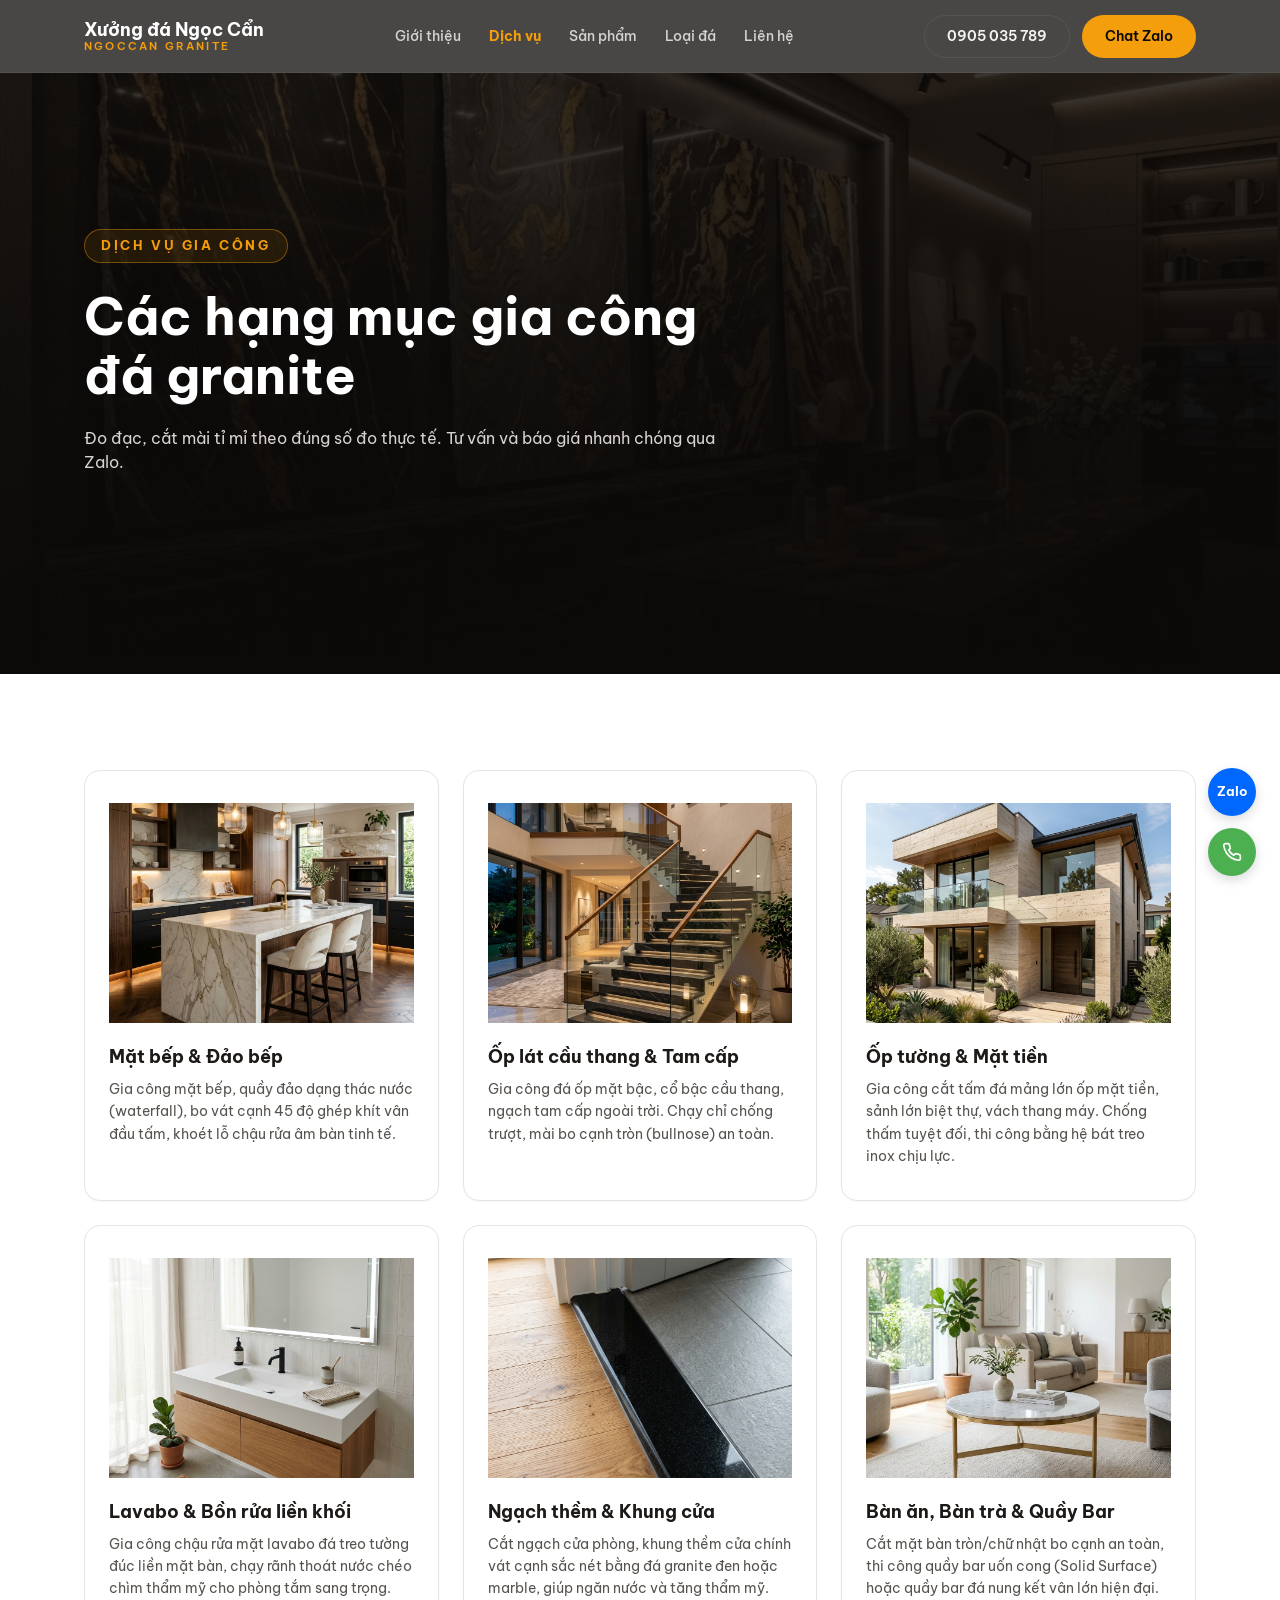
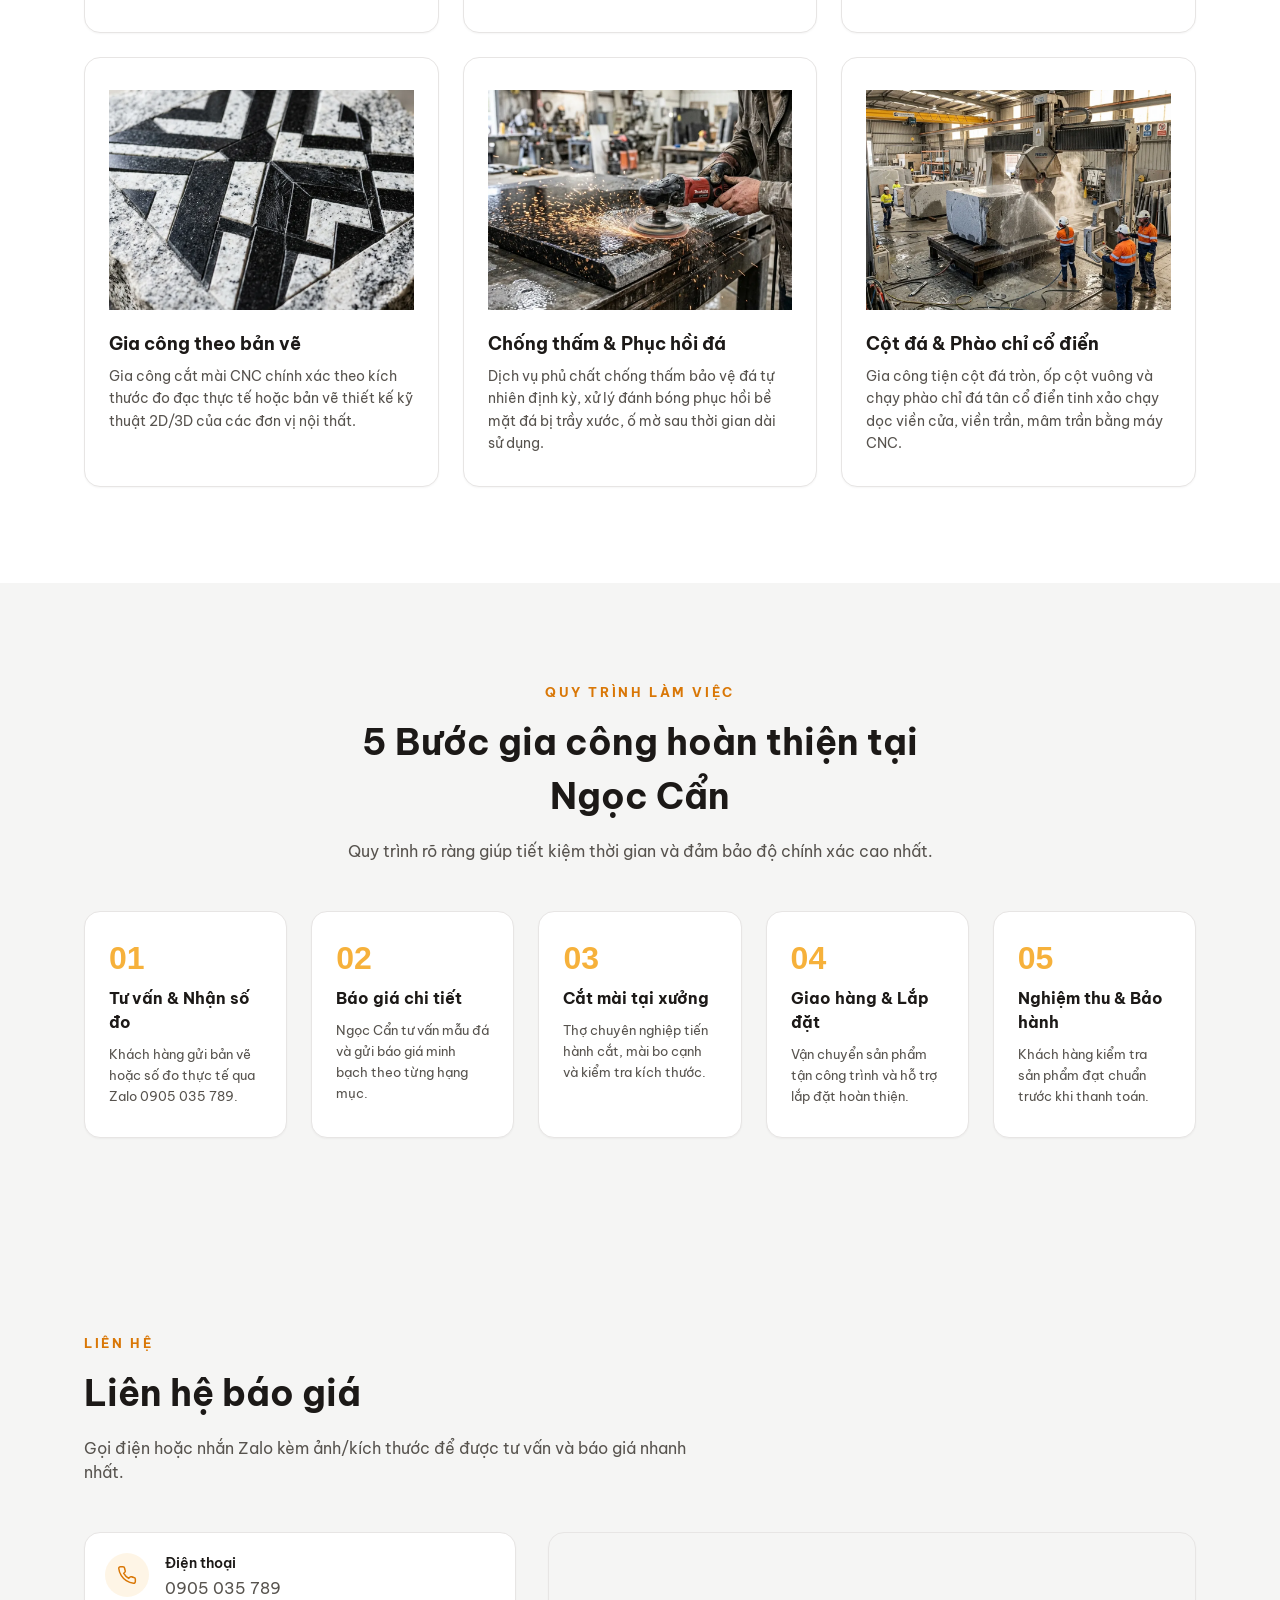
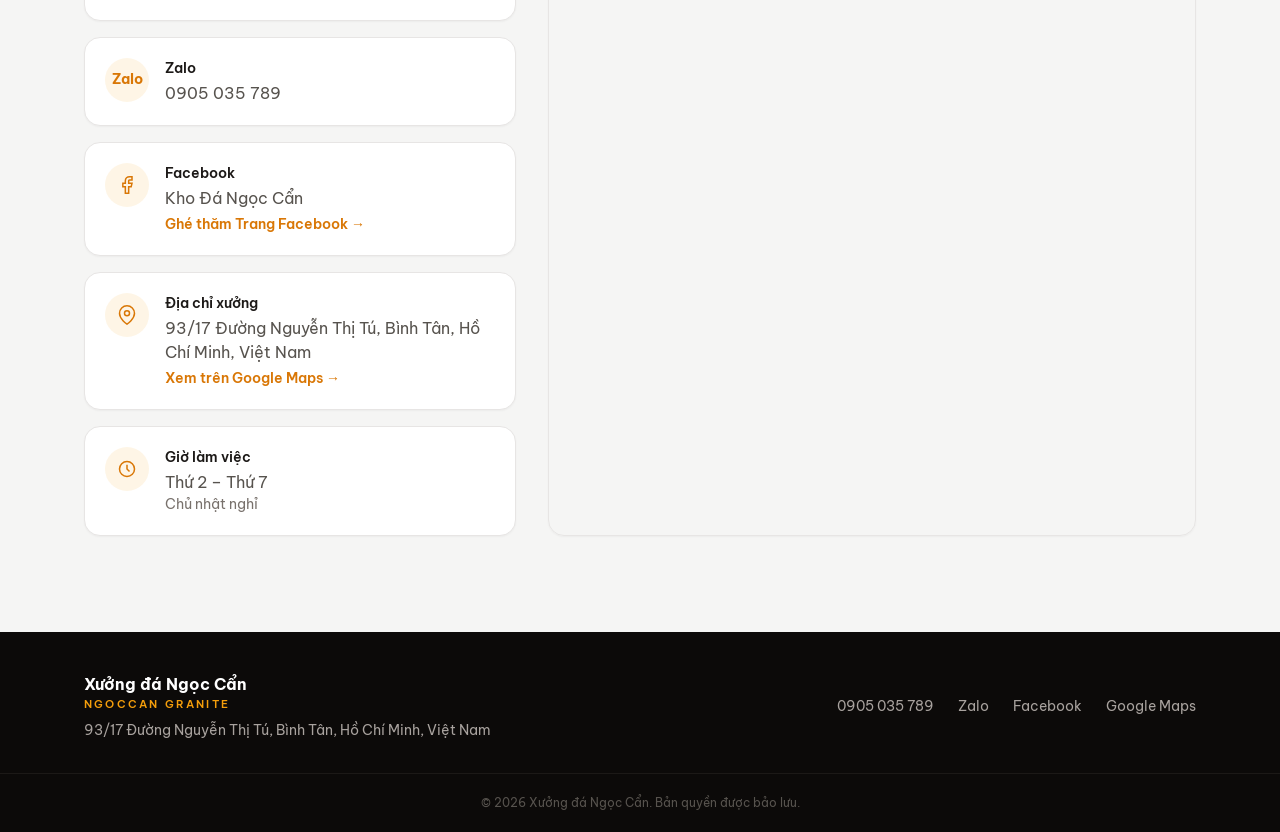
==== commit 73e93019: "feat(dich-vu): integrate 5 new generated AI service images" ====
--- a/dich-vu.html
+++ b/dich-vu.html
@@ -75,7 +75,7 @@
           <!-- 1. Mặt Bếp & Đảo Bếp -->
           <div class="service-card">
             <div class="img-wrap aspect-square" style="border-radius: var(--radius-md); margin-bottom: 20px; overflow: hidden; height: 220px;">
-              <img src="images/kitchen.webp" alt="Mặt bếp và đảo bếp đá" loading="lazy" style="width: 100%; height: 100%; object-fit: cover;" />
+              <img src="images/service_kitchen_island.png" alt="Mặt bếp và đảo bếp đá" loading="lazy" style="width: 100%; height: 100%; object-fit: cover;" />
             </div>
             <h3>Mặt bếp &amp; Đảo bếp</h3>
             <p>Gia công mặt bếp, quầy đảo dạng thác nước (waterfall), bo vát cạnh 45 độ ghép khít vân đầu tấm, khoét lỗ chậu rửa âm bàn tinh tế.</p>
@@ -84,7 +84,7 @@
           <!-- 2. Cầu Thang & Tam Cấp -->
           <div class="service-card">
             <div class="img-wrap aspect-square" style="border-radius: var(--radius-md); margin-bottom: 20px; overflow: hidden; height: 220px;">
-              <img src="images/stairs.webp" alt="Ốp cầu thang đá" loading="lazy" style="width: 100%; height: 100%; object-fit: cover;" />
+              <img src="images/service_stairs.png" alt="Ốp cầu thang đá" loading="lazy" style="width: 100%; height: 100%; object-fit: cover;" />
             </div>
             <h3>Ốp lát cầu thang &amp; Tam cấp</h3>
             <p>Gia công đá ốp mặt bậc, cổ bậc cầu thang, ngạch tam cấp ngoài trời. Chạy chỉ chống trượt, mài bo cạnh tròn (bullnose) an toàn.</p>
@@ -93,7 +93,7 @@
           <!-- 3. Mặt Tiền & Vách Trang Trí -->
           <div class="service-card">
             <div class="img-wrap aspect-square" style="border-radius: var(--radius-md); margin-bottom: 20px; overflow: hidden; height: 220px;">
-              <img src="images/about_finished.webp" alt="Ốp mặt tiền thang máy" loading="lazy" style="width: 100%; height: 100%; object-fit: cover;" />
+              <img src="images/service_facade.png" alt="Ốp mặt tiền thang máy" loading="lazy" style="width: 100%; height: 100%; object-fit: cover;" />
             </div>
             <h3>Ốp tường &amp; Mặt tiền</h3>
             <p>Gia công cắt tấm đá mảng lớn ốp mặt tiền, sảnh lớn biệt thự, vách thang máy. Chống thấm tuyệt đối, thi công bằng hệ bát treo inox chịu lực.</p>
@@ -102,7 +102,7 @@
           <!-- 4. Lavabo & Bồn Rửa -->
           <div class="service-card">
             <div class="img-wrap aspect-square" style="border-radius: var(--radius-md); margin-bottom: 20px; overflow: hidden; height: 220px;">
-              <img src="images/lavabo.webp" alt="Lavabo đá marble nhân tạo" loading="lazy" style="width: 100%; height: 100%; object-fit: cover;" />
+              <img src="images/service_lavabo.png" alt="Lavabo đá marble nhân tạo" loading="lazy" style="width: 100%; height: 100%; object-fit: cover;" />
             </div>
             <h3>Lavabo &amp; Bồn rửa liền khối</h3>
             <p>Gia công chậu rửa mặt lavabo đá treo tường đúc liền mặt bàn, chạy rãnh thoát nước chéo chìm thẩm mỹ cho phòng tắm sang trọng.</p>
@@ -111,7 +111,7 @@
           <!-- 5. Ngạch Cửa & Khung Thềm -->
           <div class="service-card">
             <div class="img-wrap aspect-square" style="border-radius: var(--radius-md); margin-bottom: 20px; overflow: hidden; height: 220px;">
-              <img src="images/threshold.webp" alt="Ngạch cửa đá granite" loading="lazy" style="width: 100%; height: 100%; object-fit: cover;" />
+              <img src="images/service_threshold.png" alt="Ngạch cửa đá granite" loading="lazy" style="width: 100%; height: 100%; object-fit: cover;" />
             </div>
             <h3>Ngạch thềm &amp; Khung cửa</h3>
             <p>Cắt ngạch cửa phòng, khung thềm cửa chính vát cạnh sắc nét bằng đá granite đen hoặc marble, giúp ngăn nước và tăng thẩm mỹ.</p>
